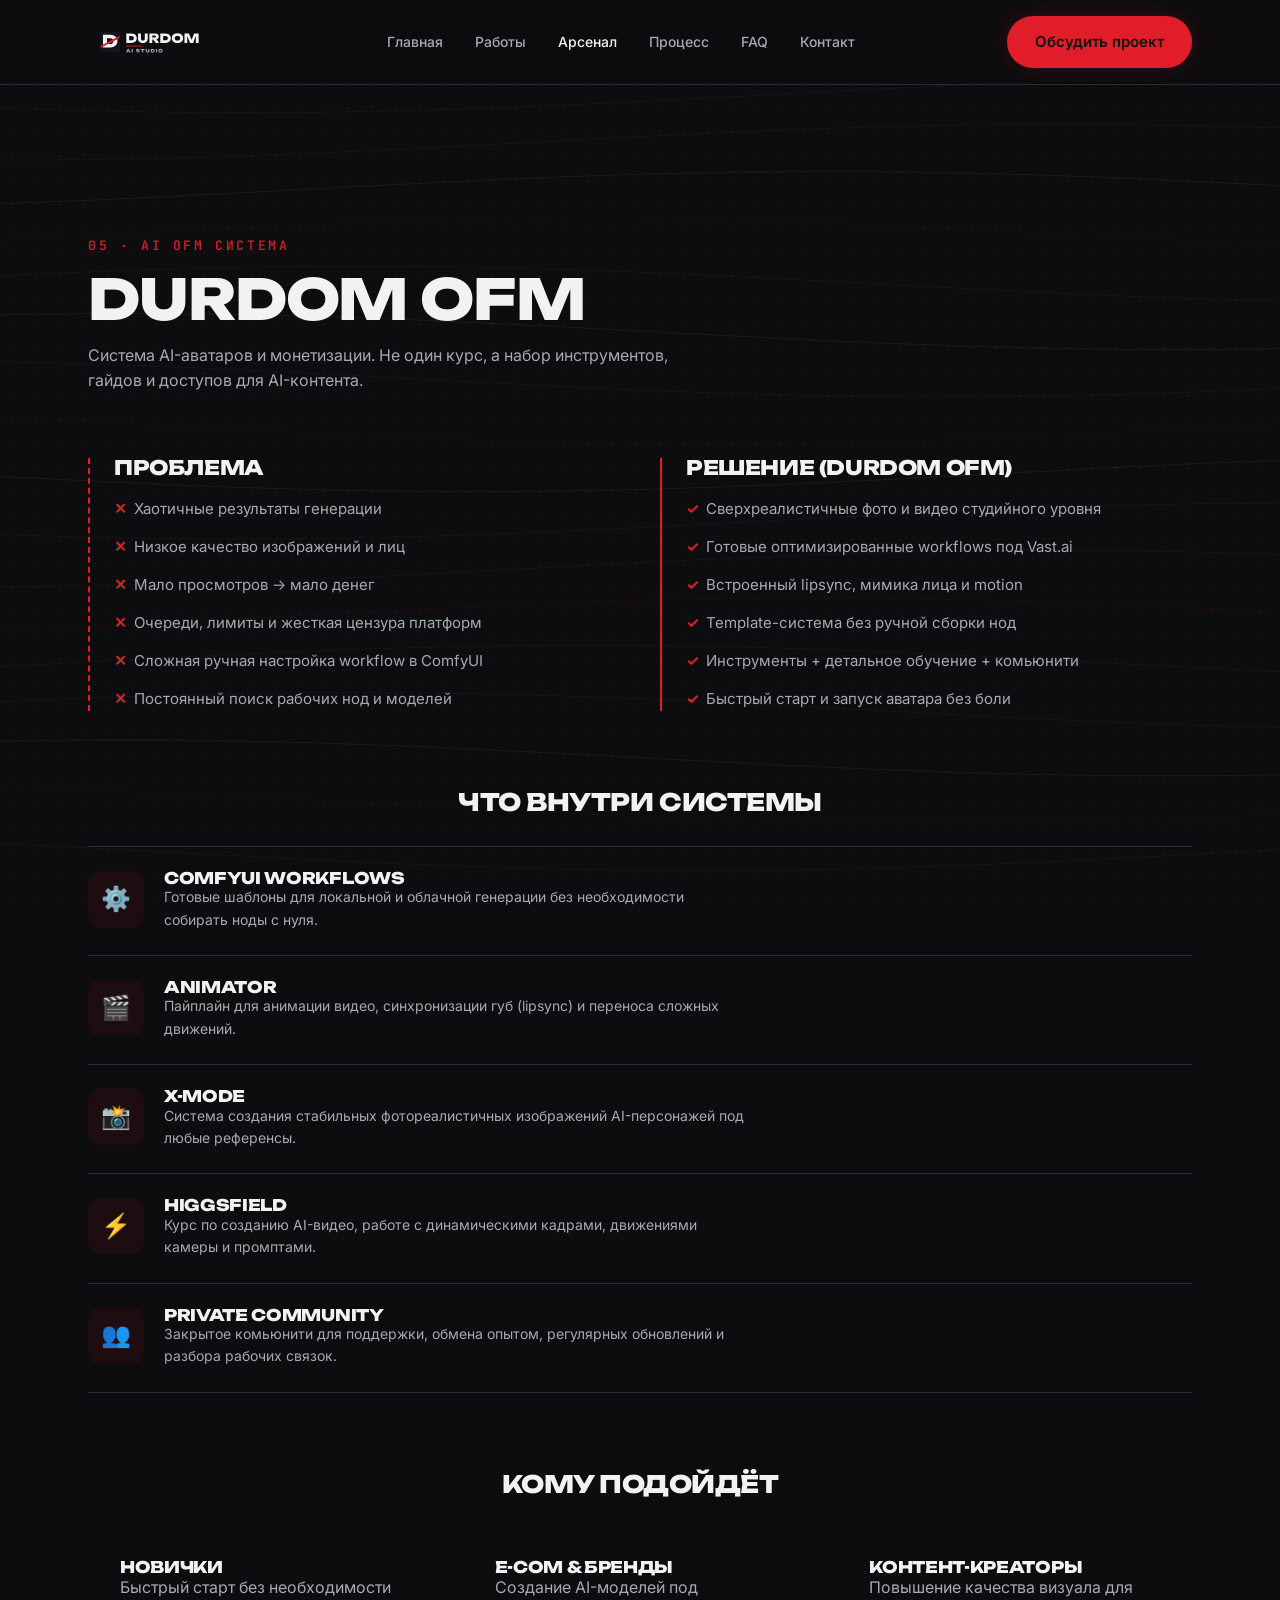
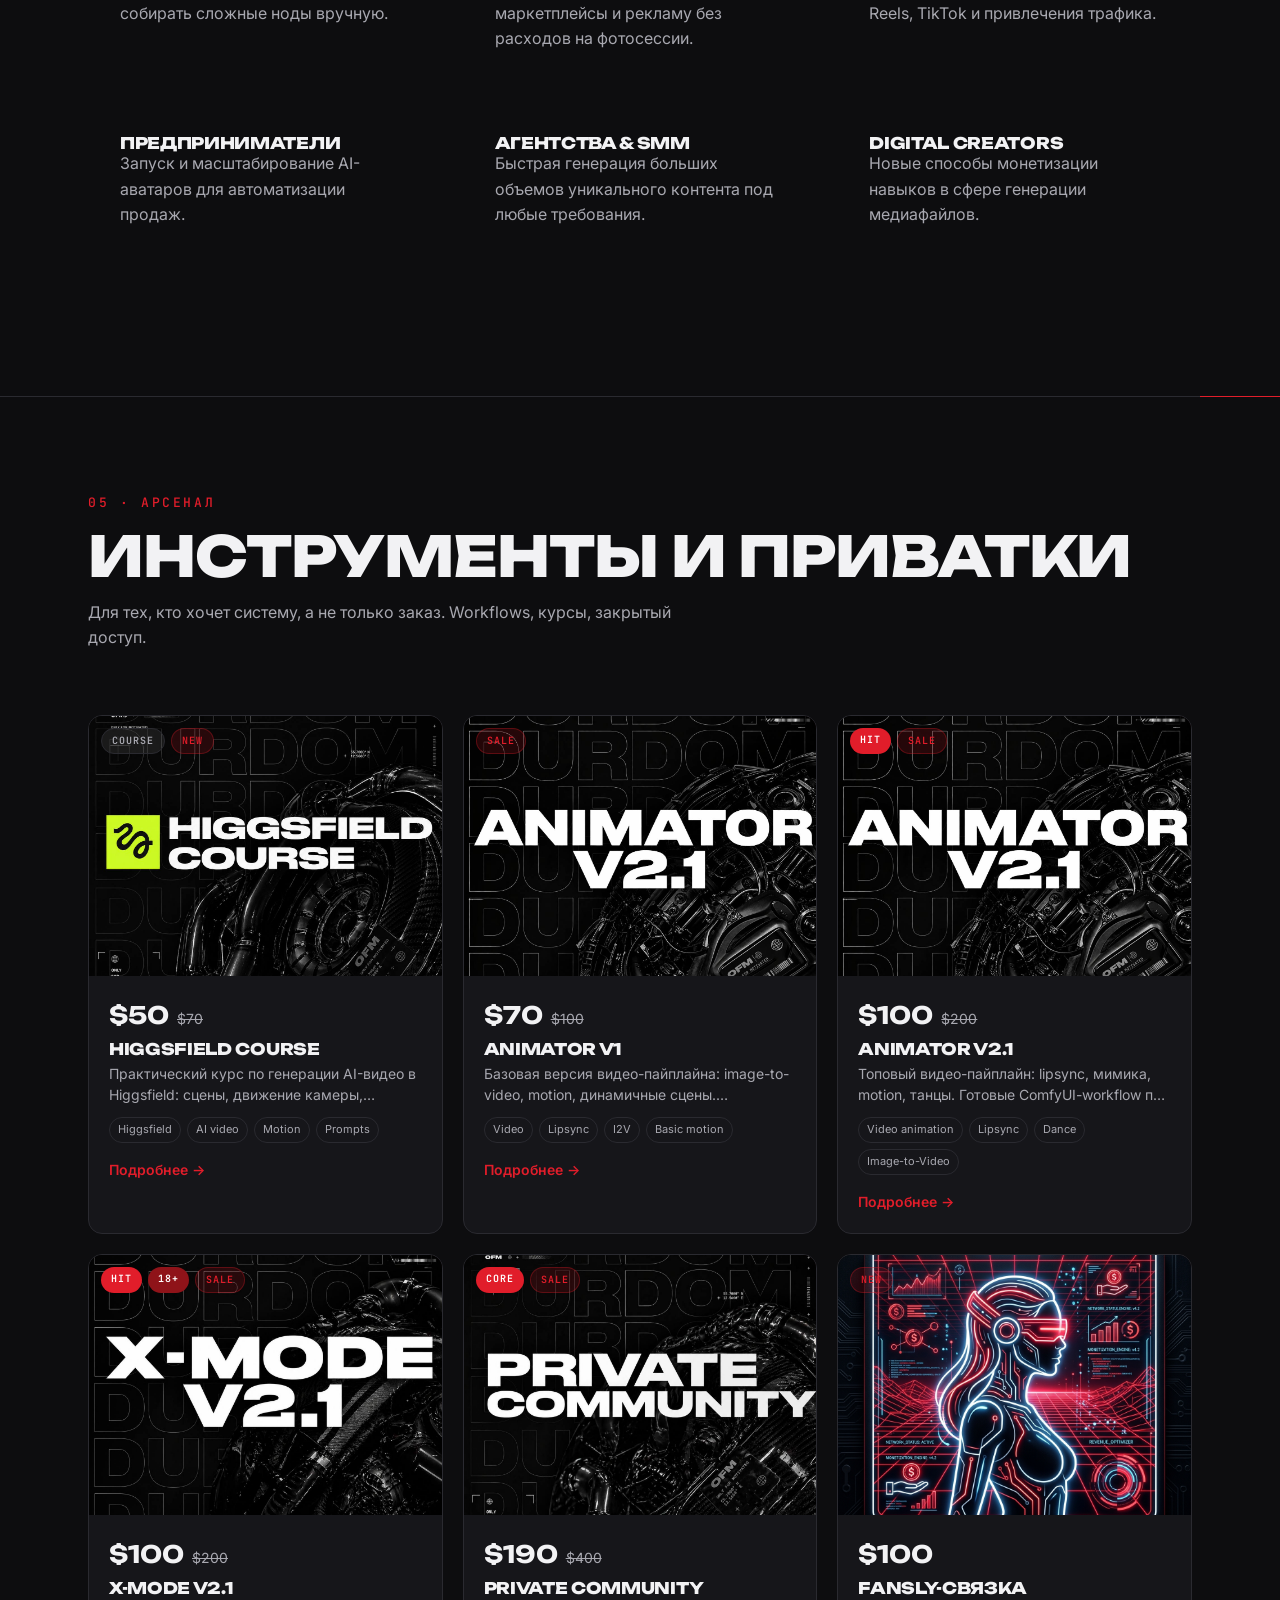
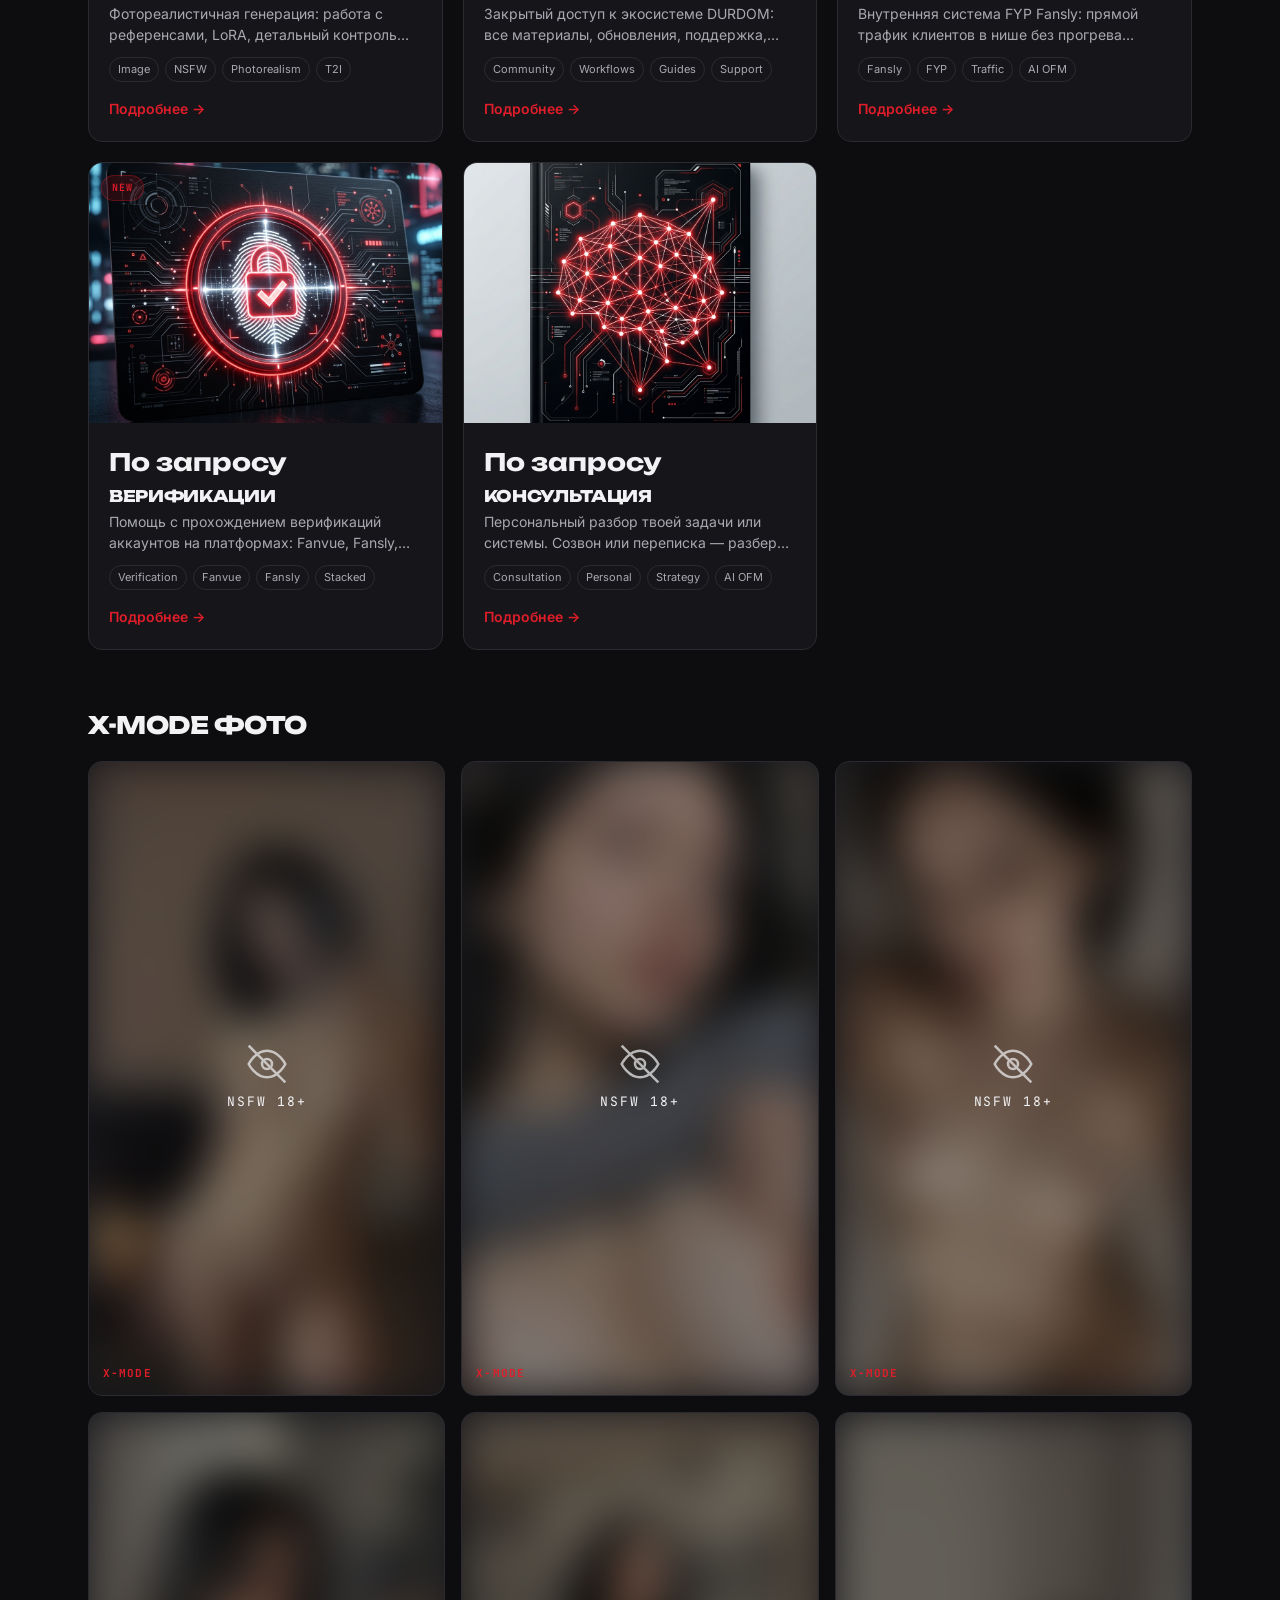
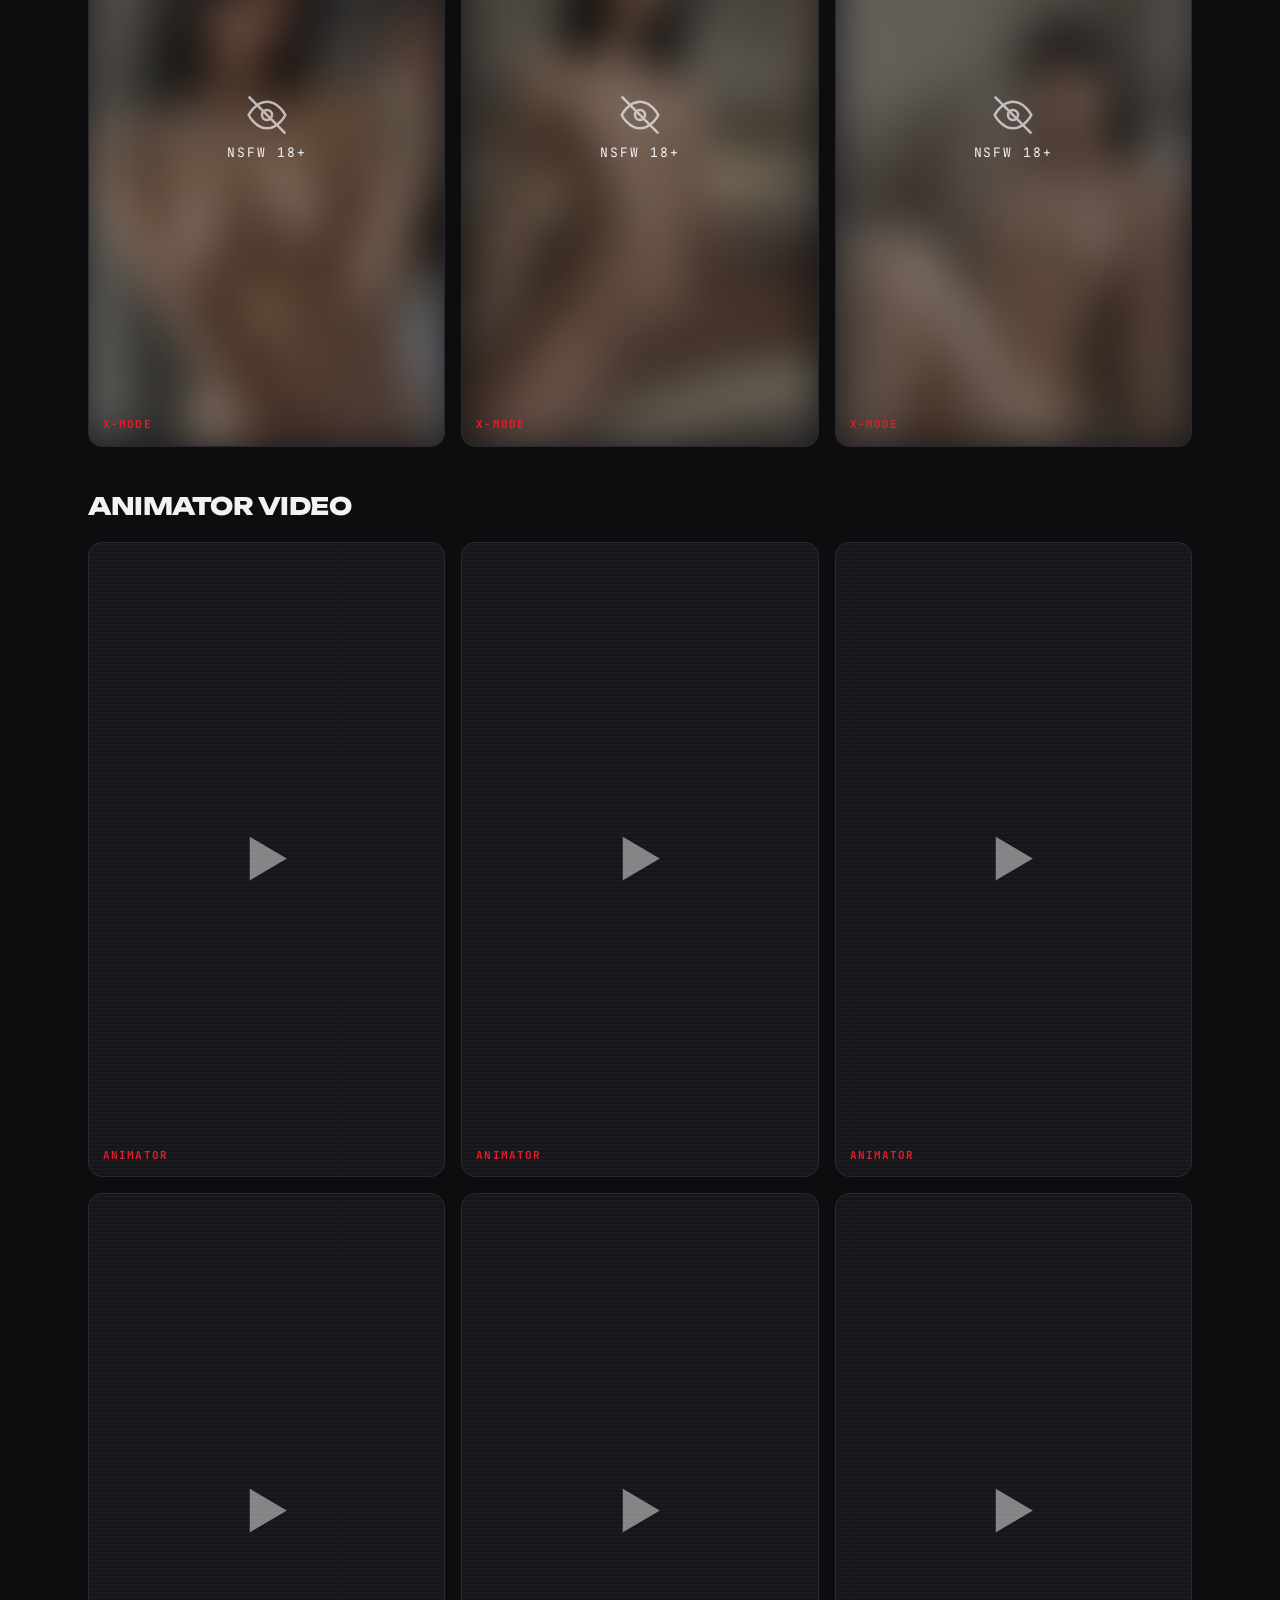
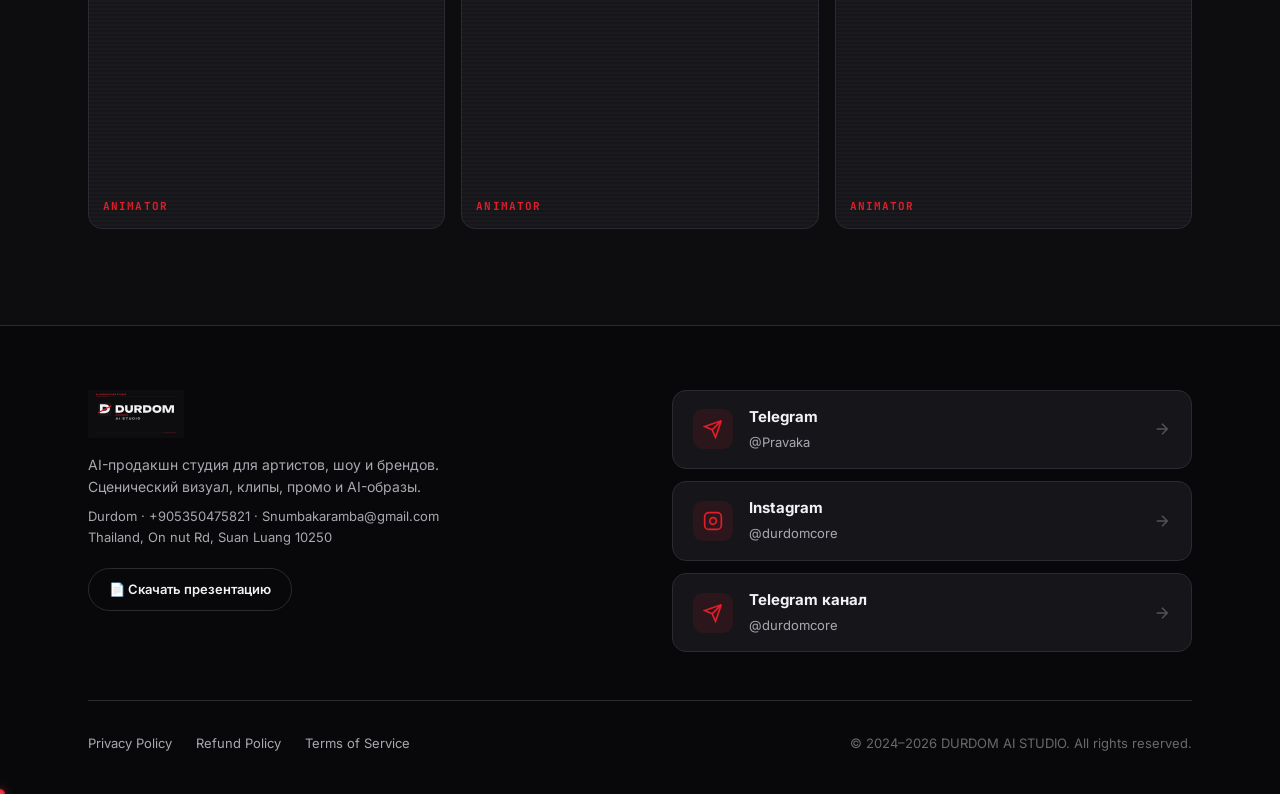
==== arsenal.html @ 0592f868 "Add files via upload" ====
<!DOCTYPE html>
<html lang="ru">
<head>
  <meta charset="UTF-8" />
  <meta name="viewport" content="width=device-width, initial-scale=1.0" />
  <title>Арсенал товаров + OFM — DURDOM AI STUDIO</title>
  <meta name="description" content="Арсенал DURDOM AI STUDIO — workflows, курсы, приватное комьюнити и AI-инструменты для креаторов." />
  <meta property="og:title" content="Арсенал товаров + OFM — DURDOM AI STUDIO" />
  <meta property="og:description" content="Workflows, курсы, закрытый доступ. Инструменты и приватки для тех, кто хочет систему." />
  <meta property="og:type" content="website" />
  <link rel="icon" type="image/svg+xml" href="mark.svg" />
  <link rel="preconnect" href="https://fonts.googleapis.com" />
  <link rel="preconnect" href="https://fonts.gstatic.com" crossorigin />
  <link href="https://fonts.googleapis.com/css2?family=Unbounded:wght@700;800&family=Inter:wght@300;400;500;600;700;800;900&family=JetBrains+Mono:wght@500&display=swap" rel="stylesheet" />
  <link rel="stylesheet" href="styles.css" />
</head>
<body class="page-arsenal">

  <div class="global-bg"></div>
  <canvas class="global-canvas" id="global-canvas"></canvas>

  <!-- ========== NAVIGATION ========== -->
  <header class="site-nav" id="site-nav">
    <div class="container">
      <a href="index.html" class="nav-logo">
        <img src="logo_horizontal.svg" alt="DURDOM AI STUDIO" />
      </a>
      <nav class="nav-links" id="nav-links">
        <a href="index.html">Главная</a>
        <a href="works.html">Работы</a>
        <a href="arsenal.html" class="is-active">Арсенал</a>
        <a href="index.html#process">Процесс</a>
        <a href="index.html#faq">FAQ</a>
        <a href="index.html#inquiry">Контакт</a>
      </nav>
      <a href="index.html#inquiry" class="btn btn--primary nav-cta">Обсудить проект</a>
      <button class="nav-burger" id="nav-burger" type="button" aria-label="Меню">
        <span></span><span></span><span></span>
      </button>
    </div>
  </header>

  <nav class="mobile-menu" id="mobile-menu" aria-hidden="true">
    <a href="index.html" data-mobile-nav>Главная</a>
    <a href="works.html" data-mobile-nav>Работы</a>
    <a href="arsenal.html" class="is-active" data-mobile-nav>Арсенал</a>
    <a href="index.html#process" data-mobile-nav>Процесс</a>
    <a href="index.html#faq" data-mobile-nav>FAQ</a>
    <a href="index.html#inquiry" data-mobile-nav>Контакт</a>
    <a href="index.html#inquiry" class="btn btn--primary" data-mobile-nav>Обсудить проект</a>
  </nav>

  <main>

    <!-- ========== 05 · AI OFM СИСТЕМА (Task 2) ========== -->
    <section id="ofm-system">
      <div class="container">
        <div class="section-head reveal" style="padding-top: 40px;">
          <div class="section-label">05 · AI OFM СИСТЕМА</div>
          <h2>DURDOM OFM</h2>
          <p class="ofm-intro">Система AI-аватаров и монетизации. Не один курс, а набор инструментов, гайдов и доступов для AI-контента.</p>
        </div>

        <!-- Problem & Solution Block -->
        <div class="problem-solution reveal">
          <div class="problem-col problem-col--problems">
            <h3>Проблема</h3>
            <ul>
              <li>Хаотичные результаты генерации</li>
              <li>Низкое качество изображений и лиц</li>
              <li>Мало просмотров &rarr; мало денег</li>
              <li>Очереди, лимиты и жесткая цензура платформ</li>
              <li>Сложная ручная настройка workflow в ComfyUI</li>
              <li>Постоянный поиск рабочих нод и моделей</li>
            </ul>
          </div>
          <div class="problem-col problem-col--solutions">
            <h3>Решение (DURDOM OFM)</h3>
            <ul>
              <li>Сверхреалистичные фото и видео студийного уровня</li>
              <li>Готовые оптимизированные workflows под Vast.ai</li>
              <li>Встроенный lipsync, мимика лица и motion</li>
              <li>Template-система без ручной сборки нод</li>
              <li>Инструменты + детальное обучение + комьюнити</li>
              <li>Быстрый старт и запуск аватара без боли</li>
            </ul>
          </div>
        </div>

        <!-- What's inside block -->
        <div class="system-inside reveal" style="margin-top: 80px;">
          <h3 style="font-family: var(--font-display); font-size: 24px; text-transform: uppercase; margin-bottom: 32px; text-align: center;">Что внутри системы</h3>
          <div class="system-grid">
            <div class="system-item">
              <div class="system-item__icon">⚙️</div>
              <div>
                <h4>ComfyUI Workflows</h4>
                <p>Готовые шаблоны для локальной и облачной генерации без необходимости собирать ноды с нуля.</p>
              </div>
            </div>
            <div class="system-item">
              <div class="system-item__icon">🎬</div>
              <div>
                <h4>Animator</h4>
                <p>Пайплайн для анимации видео, синхронизации губ (lipsync) и переноса сложных движений.</p>
              </div>
            </div>
            <div class="system-item">
              <div class="system-item__icon">📸</div>
              <div>
                <h4>X-MODE</h4>
                <p>Система создания стабильных фотореалистичных изображений AI-персонажей под любые референсы.</p>
              </div>
            </div>
            <div class="system-item">
              <div class="system-item__icon">⚡</div>
              <div>
                <h4>Higgsfield</h4>
                <p>Курс по созданию AI-видео, работе с динамическими кадрами, движениями камеры и промптами.</p>
              </div>
            </div>
            <div class="system-item">
              <div class="system-item__icon">👥</div>
              <div>
                <h4>Private Community</h4>
                <p>Закрытое комьюнити для поддержки, обмена опытом, регулярных обновлений и разбора рабочих связок.</p>
              </div>
            </div>
          </div>
        </div>

        <!-- Who is it for block -->
        <div class="system-audience reveal" style="margin-top: 80px; margin-bottom: 40px;">
          <h3 style="font-family: var(--font-display); font-size: 24px; text-transform: uppercase; margin-bottom: 32px; text-align: center;">Кому подойдёт</h3>
          <div class="audience-grid">
            <div class="audience-card">
              <h4>Новички</h4>
              <p>Быстрый старт без необходимости собирать сложные ноды вручную.</p>
            </div>
            <div class="audience-card">
              <h4>E-com & бренды</h4>
              <p>Создание AI-моделей под маркетплейсы и рекламу без расходов на фотосессии.</p>
            </div>
            <div class="audience-card">
              <h4>Контент-креаторы</h4>
              <p>Повышение качества визуала для Reels, TikTok и привлечения трафика.</p>
            </div>
            <div class="audience-card">
              <h4>Предприниматели</h4>
              <p>Запуск и масштабирование AI-аватаров для автоматизации продаж.</p>
            </div>
            <div class="audience-card">
              <h4>Агентства & SMM</h4>
              <p>Быстрая генерация больших объемов уникального контента под любые требования.</p>
            </div>
            <div class="audience-card">
              <h4>Digital creators</h4>
              <p>Новые способы монетизации навыков в сфере генерации медиафайлов.</p>
            </div>
          </div>
        </div>

      </div>
    </section>

    <div class="section-line"></div>

    <!-- ========== 06 · АРСЕНАЛ ========== -->
    <section id="arsenal">
      <div class="container">
        <div class="section-head reveal">
          <div class="section-label">05 · АРСЕНАЛ</div>
          <h2>Инструменты и приватки</h2>
          <p>Для тех, кто хочет систему, а не только заказ. Workflows, курсы, закрытый доступ.</p>
        </div>
        <div class="product-grid" id="product-grid"></div>

        <!-- Arsenal NSFW portfolio -->
        <div class="arsenal-portfolio reveal">
          <h3>X-MODE Фото</h3>
          <div class="arsenal-media-grid" id="arsenal-media-grid">
            <div class="nsfw-card nsfw-blur" data-category="xmode"><img src="xmode-1.jpg" alt="X-MODE" /><div class="nsfw-overlay"><svg class="nsfw-eye" viewBox="0 0 24 24" fill="none" stroke="currentColor" stroke-width="1.5"><path d="M1 12s4-8 11-8 11 8 11 8-4 8-11 8-11-8-11-8z"/><circle cx="12" cy="12" r="3"/><line x1="1" y1="1" x2="23" y2="23"/></svg><span>NSFW 18+</span></div><b>X-MODE</b></div>
            <div class="nsfw-card nsfw-blur" data-category="xmode"><img src="xmode-2.jpg" alt="X-MODE" /><div class="nsfw-overlay"><svg class="nsfw-eye" viewBox="0 0 24 24" fill="none" stroke="currentColor" stroke-width="1.5"><path d="M1 12s4-8 11-8 11 8 11 8-4 8-11 8-11-8-11-8z"/><circle cx="12" cy="12" r="3"/><line x1="1" y1="1" x2="23" y2="23"/></svg><span>NSFW 18+</span></div><b>X-MODE</b></div>
            <div class="nsfw-card nsfw-blur" data-category="xmode"><img src="xmode-3.jpg" alt="X-MODE" /><div class="nsfw-overlay"><svg class="nsfw-eye" viewBox="0 0 24 24" fill="none" stroke="currentColor" stroke-width="1.5"><path d="M1 12s4-8 11-8 11 8 11 8-4 8-11 8-11-8-11-8z"/><circle cx="12" cy="12" r="3"/><line x1="1" y1="1" x2="23" y2="23"/></svg><span>NSFW 18+</span></div><b>X-MODE</b></div>
            <div class="nsfw-card nsfw-blur" data-category="xmode"><img src="xmode-4.jpg" alt="X-MODE" /><div class="nsfw-overlay"><svg class="nsfw-eye" viewBox="0 0 24 24" fill="none" stroke="currentColor" stroke-width="1.5"><path d="M1 12s4-8 11-8 11 8 11 8-4 8-11 8-11-8-11-8z"/><circle cx="12" cy="12" r="3"/><line x1="1" y1="1" x2="23" y2="23"/></svg><span>NSFW 18+</span></div><b>X-MODE</b></div>
            <div class="nsfw-card nsfw-blur" data-category="xmode"><img src="xmode-5.jpg" alt="X-MODE" /><div class="nsfw-overlay"><svg class="nsfw-eye" viewBox="0 0 24 24" fill="none" stroke="currentColor" stroke-width="1.5"><path d="M1 12s4-8 11-8 11 8 11 8-4 8-11 8-11-8-11-8z"/><circle cx="12" cy="12" r="3"/><line x1="1" y1="1" x2="23" y2="23"/></svg><span>NSFW 18+</span></div><b>X-MODE</b></div>
            <div class="nsfw-card nsfw-blur" data-category="xmode"><img src="xmode-6.jpg" alt="X-MODE" /><div class="nsfw-overlay"><svg class="nsfw-eye" viewBox="0 0 24 24" fill="none" stroke="currentColor" stroke-width="1.5"><path d="M1 12s4-8 11-8 11 8 11 8-4 8-11 8-11-8-11-8z"/><circle cx="12" cy="12" r="3"/><line x1="1" y1="1" x2="23" y2="23"/></svg><span>NSFW 18+</span></div><b>X-MODE</b></div>
          </div>
        </div>

        <!-- Arsenal animator videos -->
        <div class="arsenal-portfolio reveal" style="margin-top:48px">
          <h3>Animator Video</h3>
          <div class="arsenal-media-grid" id="arsenal-video-grid">
            <div class="nsfw-card video-card"><video src="https://res.cloudinary.com/dxrureyha/video/upload/v1779774787/animator-1.mp4.mp4" muted loop playsinline preload="metadata"></video><div class="video-scanline"></div><span class="play-icon">▶</span><b>ANIMATOR</b></div>
            <div class="nsfw-card video-card"><video src="https://res.cloudinary.com/dxrureyha/video/upload/v1779774459/animator-2.mp4.mp4" muted loop playsinline preload="metadata"></video><div class="video-scanline"></div><span class="play-icon">▶</span><b>ANIMATOR</b></div>
            <div class="nsfw-card video-card"><video src="https://res.cloudinary.com/dxrureyha/video/upload/v1779774364/animator-3.mp4.mp4" muted loop playsinline preload="metadata"></video><div class="video-scanline"></div><span class="play-icon">▶</span><b>ANIMATOR</b></div>
            <div class="nsfw-card video-card"><video src="https://res.cloudinary.com/dxrureyha/video/upload/v1779774217/animator-4.mp4.mp4" muted loop playsinline preload="metadata"></video><div class="video-scanline"></div><span class="play-icon">▶</span><b>ANIMATOR</b></div>
            <div class="nsfw-card video-card"><video src="https://res.cloudinary.com/dxrureyha/video/upload/v1779774210/animator-5.mp4.mp4" muted loop playsinline preload="metadata"></video><div class="video-scanline"></div><span class="play-icon">▶</span><b>ANIMATOR</b></div>
            <div class="nsfw-card video-card"><video src="https://res.cloudinary.com/dxrureyha/video/upload/v1779774110/animator-6.mp4.mp4" muted loop playsinline preload="metadata"></video><div class="video-scanline"></div><span class="play-icon">▶</span><b>ANIMATOR</b></div>
          </div>
        </div>

        <!-- Dynamic arsenal media from assets.js -->
        <div id="arsenal-dynamic-grid"></div>
      </div>
    </section>

  </main>

  <!-- ========== FOOTER ========== -->
  <footer class="site-footer">
    <div class="container">
      <div class="footer-top">
        <div class="footer-brand">
          <img src="logo_primary.svg" alt="DURDOM AI STUDIO" class="footer-logo" style="height:48px;margin-bottom:16px" />
          <p>AI-продакшн студия для артистов, шоу и брендов. Сценический визуал, клипы, промо и AI-образы.</p>
          <div class="footer-contact-info">
            <div>Durdom · +905350475821 · Snumbakaramba@gmail.com</div>
            <div>Thailand, On nut Rd, Suan Luang 10250</div>
          </div>
          <a href="DURDOM_AI_STUDIO_onepager.pdf" target="_blank" class="btn btn--secondary" style="margin-top:20px;font-size:13px;padding:10px 20px">📄 Скачать презентацию</a>
        </div>
        <div class="footer-socials">
          <a href="https://t.me/Pravaka" target="_blank" rel="noopener" class="social-card">
            <div class="social-card__icon"><svg viewBox="0 0 24 24" fill="none" stroke="currentColor" stroke-width="2"><path d="M22 2L11 13M22 2L15 22L11 13M11 13L2 9L22 2"/></svg></div>
            <div class="social-card__info"><strong>Telegram</strong><span>@Pravaka</span></div>
            <svg class="social-card__arrow" viewBox="0 0 24 24" fill="none" stroke="currentColor" stroke-width="2"><path d="M5 12h14M12 5l7 7-7 7"/></svg>
          </a>
          <a href="https://instagram.com/durdomcore" target="_blank" rel="noopener" class="social-card">
            <div class="social-card__icon"><svg viewBox="0 0 24 24" fill="none" stroke="currentColor" stroke-width="2"><rect x="2" y="2" width="20" height="20" rx="5" ry="5"></rect><path d="M16 11.37A4 4 0 1 1 12.63 8 4 4 0 0 1 16 11.37z"></path><line x1="17.5" y1="6.5" x2="17.51" y2="6.5"></line></svg></div>
            <div class="social-card__info"><strong>Instagram</strong><span>@durdomcore</span></div>
            <svg class="social-card__arrow" viewBox="0 0 24 24" fill="none" stroke="currentColor" stroke-width="2"><path d="M5 12h14M12 5l7 7-7 7"/></svg>
          </a>
          <a href="https://t.me/durdomcore" target="_blank" rel="noopener" class="social-card">
            <div class="social-card__icon"><svg viewBox="0 0 24 24" fill="none" stroke="currentColor" stroke-width="2"><path d="M22 2L11 13M22 2L15 22L11 13M11 13L2 9L22 2"/></svg></div>
            <div class="social-card__info"><strong>Telegram канал</strong><span>@durdomcore</span></div>
            <svg class="social-card__arrow" viewBox="0 0 24 24" fill="none" stroke="currentColor" stroke-width="2"><path d="M5 12h14M12 5l7 7-7 7"/></svg>
          </a>
        </div>
      </div>
      <div class="footer-bottom">
        <div class="footer-legal">
          <a href="privacy.html">Privacy Policy</a>
          <a href="refund.html">Refund Policy</a>
          <a href="terms.html">Terms of Service</a>

        </div>
        <div class="footer-copy">© 2024–2026 DURDOM AI STUDIO. All rights reserved.</div>
      </div>
    </div>
  </footer>

  <!-- ========== MODAL ========== -->
  <div class="modal" id="product-modal" aria-hidden="true">
    <div class="modal__overlay" data-modal-close></div>
    <div class="modal__dialog" role="dialog" aria-modal="true" aria-labelledby="modal-title">
      <button class="modal__close" type="button" data-modal-close aria-label="Закрыть">×</button>
      <div class="modal__media">
        <div class="modal__cover" id="modal-cover"><img id="modal-cover-img" class="modal__cover-img" src="" alt="" /><span id="modal-cover-label">DURDOM</span></div>
      </div>
      <div class="modal__content">
        <div class="modal__crumb">Арсенал / <span id="modal-category">Workflow</span></div>
        <h2 id="modal-title"></h2>
        <div class="modal__price"><strong id="modal-price"></strong><s id="modal-old-price"></s><em id="modal-discount">Акция активна</em></div>
        <div class="modal__section"><span>Описание</span><p id="modal-description"></p></div>
        <div class="modal__section"><span>Что внутри</span><ul class="modal__features" id="modal-features"></ul></div>
        <div class="modal__section" id="modal-runs-section"><span>Где запускается</span><p id="modal-runs"></p></div>
        <div class="modal__section" id="modal-for-section"><span>Для кого</span><p id="modal-for"></p></div>
        <div class="modal__section" id="modal-access-section"><span>Доступ</span><p id="modal-access"></p></div>
        <div class="modal__section"><span>Технические данные</span><div class="modal__tags" id="modal-tags"></div></div>
        <button class="btn btn--primary btn--full" id="modal-buy">Купить / Получить доступ <span>→</span></button>
      </div>
    </div>
  </div>

  <!-- ========== LIGHTBOX ========== -->
  <div class="photo-lightbox" id="photo-lightbox"><button class="photo-lightbox__close" aria-label="Close">×</button><img src="" alt="" /></div>

  <!-- ========== SCRIPTS ========== -->
  <script src="https://cdnjs.cloudflare.com/ajax/libs/gsap/3.12.5/gsap.min.js" defer></script>
  <script src="https://cdnjs.cloudflare.com/ajax/libs/gsap/3.12.5/ScrollTrigger.min.js" defer></script>
  <script src="assets.js" defer></script>
  <script src="script.js" defer></script>

</body>
</html>
---- styles.css ----
/* ============================================================
   DURDOM AI STUDIO — Design System & Styles
   Multi-page: index.html, works.html, arsenal.html
   Based on DURDOM_AI_STUDIO_DESIGN.md
   ============================================================ */

/* === 1. TOKENS === */
:root {
  --void: #08080a;
  --base: #0d0d0f;
  --surface: #16161a;
  --red: #e11d2a;
  --red-deep: #8f1319;
  --red-glow: rgba(225,29,42,.18);
  --ink: #f2f2f4;
  --muted: #a8a8b0;
  --line: #2a2a30;
  --font-display: 'Unbounded', sans-serif;
  --font-body: 'Inter', sans-serif;
  --font-mono: 'JetBrains Mono', monospace;
  --radius-card: 14px;
  --radius-btn: 100px;
  --container: 1200px;
  --ease: cubic-bezier(.4, 0, .2, 1);
}

/* === 2. RESET & BASE === */
*, *::before, *::after { box-sizing: border-box; margin: 0; padding: 0; }
html { scroll-behavior: smooth; -webkit-font-smoothing: antialiased; -moz-osx-font-smoothing: grayscale; }
body { font-family: var(--font-body); font-size: 16px; line-height: 1.6; color: var(--muted); background: var(--base); overflow-x: hidden; }
img, video { display: block; max-width: 100%; }
a { color: inherit; text-decoration: none; }
button { font: inherit; cursor: pointer; border: none; background: none; color: inherit; }
ul, ol { list-style: none; }
::selection { background: var(--red); color: var(--ink); }
:focus-visible { outline: 2px solid var(--red); outline-offset: 2px; }

/* === 3. TYPOGRAPHY === */
h1, h2, h3, h4 { font-family: var(--font-display); color: var(--ink); font-weight: 800; text-transform: uppercase; line-height: 0.96; letter-spacing: -0.02em; }
h1 { font-size: clamp(48px, 8vw, 96px); }
h2 { font-size: clamp(32px, 5vw, 56px); }
h3 { font-size: clamp(20px, 2.5vw, 28px); }
p { max-width: 65ch; }
.section-label { font-family: var(--font-mono); font-size: 13px; font-weight: 500; text-transform: uppercase; letter-spacing: 0.2em; color: var(--red); margin-bottom: 16px; }
.tech-chip { font-family: var(--font-mono); font-size: 12px; font-weight: 500; text-transform: uppercase; letter-spacing: 0.15em; color: var(--muted); padding: 6px 14px; border: 1px solid var(--line); border-radius: 100px; display: inline-block; white-space: nowrap; }

/* === 4. LAYOUT === */
.container { width: min(var(--container), 100%); margin: 0 auto; padding: 0 48px; }
section { padding: 96px 0; position: relative; }
.section-head { margin-bottom: 64px; }
.section-head p { margin-top: 16px; max-width: 600px; }

/* === 5. BUTTONS === */
.btn { display: inline-flex; align-items: center; justify-content: center; gap: 10px; font-family: var(--font-body); font-weight: 600; font-size: 15px; border-radius: var(--radius-btn); padding: 14px 28px; transition: all .4s var(--ease); white-space: nowrap; }
.btn--primary { background: var(--red); color: var(--base); box-shadow: 0 0 24px var(--red-glow); }
.btn--primary:hover { background: var(--red-deep); box-shadow: 0 0 40px var(--red-glow), 0 0 80px rgba(225,29,42,.1); transform: translateY(-2px); }
.btn--secondary { background: transparent; color: var(--ink); border: 1px solid var(--line); }
.btn--secondary:hover { border-color: var(--red); color: var(--ink); }
.btn--full { width: 100%; }
.btn svg { width: 18px; height: 18px; }
/* durdom_hero.html button compat */
.btn-primary { background: var(--red); color: var(--base); border: 1px solid var(--red); font-family: var(--font-body); font-weight: 500; font-size: 15px; padding: 15px 30px; border-radius: 100px; cursor: pointer; transition: .25s ease; text-decoration: none; display: inline-block; }
.btn-primary:hover { background: var(--red-deep); color: var(--ink); box-shadow: 0 0 28px rgba(225,29,42,.45); }
.btn-ghost { background: transparent; color: var(--ink); border: 1px solid var(--line); font-family: var(--font-body); font-weight: 500; font-size: 15px; padding: 15px 30px; border-radius: 100px; cursor: pointer; transition: .25s ease; text-decoration: none; display: inline-block; }
.btn-ghost:hover { border-color: var(--red); }

/* === 6. CARDS === */
.card { background: var(--surface); border: 1px solid var(--line); border-radius: var(--radius-card); padding: 28px; transition: all .4s var(--ease); }
.card:hover { border-color: var(--red); transform: translateY(-4px); box-shadow: 0 0 28px var(--red-glow); }

/* === 7. GLOBAL BACKGROUND === */
.global-bg { position: fixed; inset: 0; z-index: -2; background: var(--base); }
.global-bg::after { content: ''; position: absolute; inset: 0; background-image: radial-gradient(rgba(255,255,255,.03) 1px, transparent 1px); background-size: 24px 24px; }
.global-canvas { position: fixed; inset: 0; z-index: -1; pointer-events: none; }

/* === 8. NAVIGATION === */
.site-nav { position: fixed; top: 0; left: 0; right: 0; z-index: 1000; padding: 16px 0; background: rgba(13,13,15,.8); backdrop-filter: blur(16px); -webkit-backdrop-filter: blur(16px); border-bottom: 1px solid var(--line); transition: box-shadow .3s var(--ease); }
.site-nav.is-scrolled { box-shadow: 0 4px 30px rgba(0,0,0,.4); }
.site-nav .container { display: flex; align-items: center; justify-content: space-between; }
.nav-logo { display: flex; align-items: center; gap: 12px; }
.nav-logo img { height: 36px; width: auto; }
.nav-links { display: flex; align-items: center; gap: 32px; }
.nav-links a { font-size: 14px; font-weight: 500; color: var(--muted); transition: color .3s; }
.nav-links a:hover, .nav-links a.is-active { color: var(--ink); }
.nav-cta { margin-left: 16px; }
.nav-burger { display: none; width: 32px; height: 32px; flex-direction: column; justify-content: center; gap: 6px; }
.nav-burger span { display: block; width: 100%; height: 2px; background: var(--ink); border-radius: 2px; transition: all .3s; }
.nav-burger.is-open span:nth-child(1) { transform: rotate(45deg) translate(3px, 3px); }
.nav-burger.is-open span:nth-child(2) { opacity: 0; }
.nav-burger.is-open span:nth-child(3) { transform: rotate(-45deg) translate(3px, -3px); }
.mobile-menu { display: none; position: fixed; inset: 0; top: 70px; background: rgba(8,8,10,.96); backdrop-filter: blur(20px); z-index: 999; padding: 48px; flex-direction: column; gap: 24px; }
.mobile-menu.is-open { display: flex; }
.mobile-menu a { font-family: var(--font-display); font-size: 24px; font-weight: 700; color: var(--ink); text-transform: uppercase; }

/* === 9. HERO (cinematic, with video + aurora + particles) === */
.hero { position: relative; width: 100%; min-height: 100vh; overflow: hidden; display: flex; align-items: center; justify-content: center; }
.hero__video-wrap { position: absolute; inset: 0; z-index: 0; }
.hero__video-wrap video { width: 100%; height: 100%; object-fit: cover; }
.aurora { position: absolute; inset: -20%; z-index: 1; filter: blur(90px); opacity: .55;
  background:
    radial-gradient(38% 42% at 30% 40%, rgba(225,29,42,.40), transparent 70%),
    radial-gradient(34% 38% at 72% 62%, rgba(143,19,25,.55), transparent 72%),
    radial-gradient(30% 30% at 55% 25%, rgba(225,29,42,.18), transparent 70%);
  animation: drift 22s ease-in-out infinite alternate;
}
@keyframes drift { 0%{transform:translate(-3%,-2%) scale(1.05)} 50%{transform:translate(4%,3%) scale(1.15)} 100%{transform:translate(-2%,4%) scale(1.08)} }
.hero__canvas { position: absolute; inset: 0; z-index: 2; display: block; }
.vignette { position: absolute; inset: 0; z-index: 3; pointer-events: none;
  background: radial-gradient(120% 90% at 50% 45%, transparent 55%, rgba(0,0,0,.78) 100%); }
.grain { position: absolute; inset: 0; z-index: 4; pointer-events: none; opacity: .05; mix-blend-mode: overlay;
  background-image: url("data:image/svg+xml,%3Csvg xmlns='http://www.w3.org/2000/svg' width='120' height='120'%3E%3Cfilter id='n'%3E%3CfeTurbulence type='fractalNoise' baseFrequency='0.9' numOctaves='2'/%3E%3C/filter%3E%3Crect width='100%25' height='100%25' filter='url(%23n)'/%3E%3C/svg%3E"); }
.hero__inner { position: relative; z-index: 5; text-align: center; padding: 120px 24px 80px; width: 100%; }
.content { max-width: 960px; margin: 0 auto; }
.tag { font-family: var(--font-mono); font-size: 13px; letter-spacing: .34em; color: var(--red); text-transform: uppercase; margin-bottom: 26px;
  opacity: 0; transform: translateY(14px); animation: rise .8s .1s forwards cubic-bezier(.2,.7,.2,1); }
.wordmark { font-family: var(--font-display); font-weight: 800; line-height: .94; letter-spacing: .01em; text-transform: uppercase; }
.wordmark .l1 { display: block; font-size: clamp(44px,9vw,116px); color: var(--ink); }
.wordmark .l2 { display: block; font-size: clamp(20px,3.4vw,40px); color: var(--muted); letter-spacing: .42em; margin-top: 10px; font-weight: 700; }
.wordmark span.reveal-letter { display: inline-block; opacity: 0; transform: translateY(120%); animation: letter .7s forwards cubic-bezier(.2,.75,.15,1); }
.bar { width: 120px; height: 6px; background: var(--red); margin: 26px auto 0; border-radius: 3px;
  transform: scaleX(0); transform-origin: center; animation: grow .7s .75s forwards cubic-bezier(.2,.7,.2,1); }
.sub { margin-top: 26px; font-size: clamp(14px,1.7vw,18px); color: var(--muted); line-height: 1.6; max-width: 620px; margin-left: auto; margin-right: auto;
  opacity: 0; transform: translateY(14px); animation: rise .8s .95s forwards cubic-bezier(.2,.7,.2,1); }
.cta { margin-top: 36px; display: flex; gap: 14px; justify-content: center; flex-wrap: wrap;
  opacity: 0; transform: translateY(14px); animation: rise .8s 1.1s forwards cubic-bezier(.2,.7,.2,1); }
.chips { position: absolute; left: 0; right: 0; bottom: 30px; z-index: 5; text-align: center;
  font-family: var(--font-mono); font-size: 11px; letter-spacing: .18em; color: var(--muted); text-transform: uppercase;
  opacity: 0; animation: rise .8s 1.3s forwards; }
.chips b { color: var(--red); font-weight: 500; }

/* Hero animations */
@keyframes rise { to { opacity:1; transform:translateY(0) } }
@keyframes letter { to { opacity:1; transform:translateY(0) } }
@keyframes grow { to { transform:scaleX(1) } }

/* Showreel overlay */
.showreel-overlay { position: fixed; inset: 0; z-index: 3000; background: rgba(0,0,0,.95); display: flex; align-items: center; justify-content: center;
  opacity: 0; pointer-events: none; transition: opacity .4s; }
.showreel-overlay.is-open { opacity: 1; pointer-events: auto; }
.showreel-overlay__close { position: absolute; top: 24px; right: 24px; width: 48px; height: 48px; background: rgba(255,255,255,.1); border: 1px solid rgba(255,255,255,.2);
  border-radius: 50%; color: #fff; font-size: 24px; display: flex; align-items: center; justify-content: center; z-index: 10; transition: background .2s; }
.showreel-overlay__close:hover { background: rgba(255,255,255,.25); }
.showreel-overlay__video { max-width: 90vw; max-height: 85vh; border-radius: var(--radius-card); background: #000; }

/* === 10. SERVICES === */
.services-grid { display: grid; grid-template-columns: repeat(3, 1fr); gap: 20px; }
.service-card { padding: 32px; }
.service-card__icon { font-size: 32px; margin-bottom: 20px; }
.service-card h3 { font-size: 18px; margin-bottom: 12px; line-height: 1.2; }
.service-card p { font-size: 15px; line-height: 1.5; }

/* === 11. SHOWREEL / WORKS === */
.showreel-tabs { display: flex; gap: 10px; flex-wrap: wrap; margin-bottom: 40px; }
.showreel-tab { padding: 10px 22px; border-radius: var(--radius-btn); border: 1px solid var(--line); background: transparent; color: var(--muted); font-size: 14px; font-weight: 500; transition: all .3s; }
.showreel-tab.is-active, .showreel-tab:hover { background: var(--red); color: var(--ink); border-color: var(--red); }
.showreel-grid { display: grid; grid-template-columns: repeat(3, 1fr); gap: 20px; }
.showreel-card { border-radius: var(--radius-card); overflow: hidden; position: relative; aspect-ratio: 16/9; background: var(--surface); border: 1px solid var(--line); transition: all .4s var(--ease); cursor: pointer; }
.showreel-card:hover { border-color: var(--red); transform: translateY(-4px); box-shadow: 0 0 28px var(--red-glow); }
.showreel-card img, .showreel-card video { width: 100%; height: 100%; object-fit: cover; }
.showreel-card__overlay { position: absolute; bottom: 0; left: 0; right: 0; padding: 20px; background: linear-gradient(transparent, rgba(8,8,10,.9)); }
.showreel-card__overlay span { font-family: var(--font-mono); font-size: 11px; color: var(--red); text-transform: uppercase; letter-spacing: 0.15em; }
.showreel-card__overlay p { font-size: 14px; color: var(--ink); margin-top: 4px; }
.showreel-card__play { position: absolute; inset: 0; display: flex; align-items: center; justify-content: center; z-index: 2; }
.showreel-card__play span { width: 56px; height: 56px; border-radius: 50%; background: rgba(225,29,42,.8); display: flex; align-items: center; justify-content: center; color: #fff; font-size: 20px; transition: transform .3s, background .3s; }
.showreel-card:hover .showreel-card__play span { transform: scale(1.1); background: var(--red); }
.showreel-placeholder { grid-column: 1 / -1; padding: 80px 40px; text-align: center; border: 2px dashed var(--line); border-radius: var(--radius-card); }
.showreel-placeholder p { margin: 0 auto; color: var(--muted); }

/* Featured case (OG Buda) */
.featured-case { margin-bottom: 32px; }
.featured-card { display: grid; grid-template-columns: auto 1fr; gap: 32px; background: var(--surface); border: 1px solid var(--line); border-radius: var(--radius-card); overflow: hidden; transition: all .4s var(--ease); cursor: pointer; }
.featured-card:hover { border-color: var(--red); box-shadow: 0 0 40px var(--red-glow); }
.featured-card__video { width: 280px; aspect-ratio: 9/16; overflow: hidden; position: relative; background: #000; flex-shrink: 0; }
.featured-card__video video, .featured-card__video img { width: 100%; height: 100%; object-fit: cover; }
.featured-card__play { position: absolute; inset: 0; display: flex; align-items: center; justify-content: center; }
.featured-card__play span { width: 64px; height: 64px; border-radius: 50%; background: rgba(225,29,42,.8); display: flex; align-items: center; justify-content: center; color: #fff; font-size: 24px; transition: transform .3s; }
.featured-card:hover .featured-card__play span { transform: scale(1.1); }
.featured-card__info { padding: 32px; display: flex; flex-direction: column; justify-content: center; }
.featured-card__info .section-label { margin-bottom: 8px; }
.featured-card__info h3 { font-size: 28px; margin-bottom: 12px; }
.featured-card__info p { font-size: 15px; line-height: 1.6; }

/* === 12. PROCESS === */
.process-timeline { display: grid; grid-template-columns: repeat(5, 1fr); gap: 0; position: relative; }
.process-timeline::before { content: ''; position: absolute; top: 32px; left: 10%; right: 10%; height: 2px; background: var(--line); }
.process-step { text-align: center; padding: 0 16px; position: relative; }
.process-step__number { width: 64px; height: 64px; border-radius: 50%; background: var(--surface); border: 2px solid var(--red); display: flex; align-items: center; justify-content: center; font-family: var(--font-display); font-weight: 800; font-size: 22px; color: var(--red); margin: 0 auto 20px; position: relative; z-index: 1; }
.process-step h3 { font-size: 15px; margin-bottom: 8px; line-height: 1.3; }
.process-step p { font-size: 13px; color: var(--muted); }

/* === 13. STACK & SKILLS === */
.stack-grid { display: flex; flex-direction: column; gap: 0; }
.stack-row { display: grid; grid-template-columns: 180px 1fr; gap: 24px; padding: 20px 0; border-bottom: 1px solid var(--line); align-items: baseline; }
.stack-row:first-child { border-top: 1px solid var(--line); }
.stack-row__label { font-family: var(--font-mono); font-size: 13px; font-weight: 500; text-transform: uppercase; letter-spacing: 0.15em; color: var(--red); }
.stack-row__items { font-size: 15px; color: var(--muted); line-height: 1.6; }

/* === 14. ARSENAL === */
.product-grid { display: grid; grid-template-columns: repeat(3, 1fr); gap: 20px; }
.product-card { background: var(--surface); border: 1px solid var(--line); border-radius: var(--radius-card); overflow: hidden; cursor: pointer; transition: all .4s var(--ease); display: flex; flex-direction: column; }
.product-card:hover { border-color: var(--red); transform: translateY(-4px); box-shadow: 0 0 28px var(--red-glow); }
.product-card__cover { position: relative; height: 260px; background: linear-gradient(135deg, #111, #1a0505); display: flex; align-items: center; justify-content: center; overflow: hidden; }
.product-card__cover-img { width: 100%; height: 100%; object-fit: cover; position: absolute; inset: 0; }
.product-card__cover-label { font-family: var(--font-display); font-size: 28px; font-weight: 800; text-align: center; line-height: 1.1; text-transform: uppercase; white-space: pre-line; position: relative; z-index: 1; color: var(--ink); opacity: .85; }
.product-card__badges { position: absolute; top: 12px; left: 12px; display: flex; gap: 6px; z-index: 2; }
.badge { font-family: var(--font-mono); font-size: 10px; font-weight: 600; text-transform: uppercase; letter-spacing: 0.1em; padding: 4px 10px; border-radius: var(--radius-btn); }
.badge--hit { background: var(--red); color: #fff; }
.badge--new { background: rgba(225,29,42,.15); color: var(--red); border: 1px solid rgba(225,29,42,.3); }
.badge--sale { background: rgba(225,29,42,.15); color: var(--red); border: 1px solid rgba(225,29,42,.3); }
.badge--free { background: rgba(255,255,255,.08); color: var(--ink); border: 1px solid var(--line); }
.badge--core { background: var(--red); color: #fff; }
.badge--course { background: rgba(255,255,255,.08); color: var(--muted); border: 1px solid var(--line); }
.badge--18 { background: var(--red-deep); color: #fff; }
.product-card__body { padding: 20px; display: flex; flex-direction: column; flex: 1; }
.product-card__price { display: flex; align-items: baseline; gap: 8px; margin-bottom: 8px; }
.product-card__price strong { font-family: var(--font-display); font-size: 24px; color: var(--ink); }
.product-card__price s { font-size: 14px; color: var(--muted); }
.product-card__short { font-size: 14px; line-height: 1.5; margin-bottom: 12px; display: -webkit-box; -webkit-line-clamp: 2; -webkit-box-orient: vertical; overflow: hidden; }
.product-card__tags { display: flex; flex-wrap: wrap; gap: 6px; }
.product-card__tag { font-size: 11px; padding: 3px 8px; border: 1px solid var(--line); border-radius: var(--radius-btn); color: var(--muted); }
.product-card__cta { margin-top: 16px; font-size: 14px; font-weight: 600; color: var(--red); }

/* Arsenal NSFW portfolio */
.arsenal-portfolio { margin-top: 64px; }
.arsenal-portfolio h3 { font-size: 24px; margin-bottom: 24px; }
.arsenal-media-grid { display: grid; grid-template-columns: repeat(3, 1fr); gap: 16px; }
.nsfw-card { position: relative; aspect-ratio: 9/16; border-radius: var(--radius-card); overflow: hidden; background: var(--surface); cursor: pointer; border: 1px solid var(--line); transition: all .4s var(--ease); }
.nsfw-card:hover { border-color: var(--red); }
.nsfw-card img, .nsfw-card video { width: 100%; height: 100%; object-fit: cover; }
.nsfw-card.nsfw-blur img { filter: blur(22px) brightness(.6); transition: filter .6s var(--ease); }
.nsfw-card.revealed img { filter: none; }
.nsfw-overlay { position: absolute; inset: 0; display: flex; flex-direction: column; align-items: center; justify-content: center; gap: 8px; z-index: 2; transition: opacity .4s; }
.nsfw-card.revealed .nsfw-overlay { opacity: 0; pointer-events: none; }
.nsfw-eye { width: 40px; height: 40px; color: var(--ink); opacity: .7; }
.nsfw-overlay span { font-family: var(--font-mono); font-size: 13px; color: var(--ink); letter-spacing: 0.15em; }
.nsfw-card b { position: absolute; bottom: 12px; left: 14px; font-family: var(--font-mono); font-size: 11px; text-transform: uppercase; letter-spacing: 0.1em; color: var(--red); z-index: 3; }
.video-card { position: relative; }
.video-card video { transition: transform .4s; }
.video-card:hover video { transform: scale(1.03); }
.video-scanline { position: absolute; inset: 0; background: repeating-linear-gradient(0deg, transparent, transparent 2px, rgba(255,255,255,.02) 2px, rgba(255,255,255,.02) 4px); pointer-events: none; z-index: 1; }
.play-icon { position: absolute; inset: 0; display: flex; align-items: center; justify-content: center; font-size: 48px; color: var(--ink); opacity: .5; z-index: 2; transition: opacity .3s; pointer-events: none; }
.video-card:hover .play-icon { opacity: .8; }

/* === 15. AUDIENCE === */
.audience-grid { display: grid; grid-template-columns: repeat(3, 1fr); gap: 20px; }
.audience-card { padding: 32px; }
.audience-card__icon { font-size: 32px; margin-bottom: 16px; }
.audience-card h3 { font-size: 18px; margin-bottom: 8px; line-height: 1.2; }

/* === 16. REVIEWS === */
.reviews-wrap { position: relative; }
.reviews-slider { display: flex; gap: 20px; overflow-x: auto; scroll-snap-type: x mandatory; scrollbar-width: none; padding: 8px 0; }
.reviews-slider::-webkit-scrollbar { display: none; }
.review-card { flex: 0 0 360px; scroll-snap-align: start; background: var(--surface); border: 1px solid var(--line); border-radius: var(--radius-card); padding: 28px; }
.review-card__header { display: flex; align-items: center; gap: 14px; margin-bottom: 16px; }
.review-card__avatar { width: 44px; height: 44px; border-radius: 50%; object-fit: cover; border: 2px solid var(--line); }
.review-card__name { font-weight: 600; color: var(--ink); }
.review-card__role { font-size: 13px; color: var(--muted); }
.review-card__text { font-size: 15px; line-height: 1.6; }
.review-card__stars { margin-top: 14px; color: var(--red); font-size: 14px; letter-spacing: 2px; }
.reviews-arrows { display: flex; gap: 10px; margin-top: 24px; }
.reviews-arrow { width: 44px; height: 44px; border-radius: 50%; border: 1px solid var(--line); display: flex; align-items: center; justify-content: center; color: var(--ink); font-size: 18px; transition: all .3s; }
.reviews-arrow:hover { border-color: var(--red); background: rgba(225,29,42,.08); }

/* === 17. FAQ === */
.faq-list { max-width: 800px; }
.faq-item { border-bottom: 1px solid var(--line); }
.faq-q { display: flex; align-items: center; justify-content: space-between; width: 100%; padding: 24px 0; font-size: 17px; font-weight: 600; color: var(--ink); text-align: left; }
.faq-q::after { content: '+'; font-size: 24px; color: var(--red); transition: transform .3s; flex-shrink: 0; margin-left: 16px; }
.faq-item.is-open .faq-q::after { content: '−'; transform: rotate(180deg); }
.faq-a { max-height: 0; overflow: hidden; transition: max-height .4s var(--ease), padding .4s; }
.faq-item.is-open .faq-a { max-height: 300px; padding-bottom: 24px; }
.faq-a p { font-size: 15px; line-height: 1.7; }

/* === 18. INQUIRY === */
.inquiry-grid { display: grid; grid-template-columns: 1fr 1fr; gap: 64px; align-items: start; }
.inquiry-info h2 { margin-bottom: 16px; }
.inquiry-info p { margin-bottom: 32px; }
.inquiry-trust { display: flex; flex-direction: column; gap: 10px; font-size: 14px; color: var(--muted); }
.inquiry-trust div::before { content: '✓'; color: var(--red); margin-right: 8px; font-weight: 700; }
.lead-form { display: flex; flex-direction: column; gap: 20px; }
.lead-form label { display: flex; flex-direction: column; gap: 6px; font-size: 13px; font-weight: 500; color: var(--muted); text-transform: uppercase; letter-spacing: 0.05em; }
.lead-form input, .lead-form select, .lead-form textarea { background: var(--surface); border: 1px solid var(--line); border-radius: 10px; padding: 14px 16px; font-size: 15px; color: var(--ink); transition: border-color .3s; font-family: var(--font-body); }
.lead-form input:focus, .lead-form select:focus, .lead-form textarea:focus { border-color: var(--red); outline: none; }
.lead-form select { appearance: none; cursor: pointer; }
.form-status { font-size: 14px; text-align: center; padding: 8px; border-radius: 8px; }
.form-status.success { color: #4ade80; background: rgba(74,222,128,.08); }
.form-status.error { color: var(--red); background: rgba(225,29,42,.08); }

/* === 19. FOOTER === */
.site-footer { background: var(--void); border-top: 1px solid var(--line); padding: 64px 0 40px; }
.footer-top { display: grid; grid-template-columns: 1fr 1fr; gap: 64px; margin-bottom: 48px; }
.footer-brand p { margin-top: 16px; font-size: 14px; max-width: 360px; }
.footer-socials { display: flex; flex-direction: column; gap: 12px; }
.social-card { display: flex; align-items: center; gap: 16px; padding: 14px 20px; background: var(--surface); border: 1px solid var(--line); border-radius: var(--radius-card); transition: all .3s var(--ease); }
.social-card:hover { border-color: var(--red); transform: translateY(-2px); }
.social-card__icon { width: 40px; height: 40px; display: flex; align-items: center; justify-content: center; background: rgba(225,29,42,.1); border-radius: 10px; color: var(--red); flex-shrink: 0; }
.social-card__icon svg { width: 20px; height: 20px; }
.social-card__info { flex: 1; }
.social-card__info strong { font-size: 15px; color: var(--ink); display: block; }
.social-card__info span { font-size: 13px; color: var(--muted); }
.social-card__arrow { width: 18px; height: 18px; color: var(--muted); opacity: .4; transition: all .3s; }
.social-card:hover .social-card__arrow { opacity: 1; color: var(--red); transform: translateX(3px); }
.footer-bottom { display: flex; justify-content: space-between; align-items: center; padding-top: 32px; border-top: 1px solid var(--line); flex-wrap: wrap; gap: 16px; }
.footer-legal { display: flex; gap: 24px; }
.footer-legal a { font-size: 13px; color: var(--muted); transition: color .3s; }
.footer-legal a:hover { color: var(--ink); }
.footer-copy { font-size: 13px; color: var(--muted); opacity: .6; }
.footer-contact-info { font-size: 13px; color: var(--muted); margin-top: 8px; }
.footer-logo { display: block; }
/* === 20. MODAL === */
.modal { position: fixed; top: 0; left: 0; width: 100%; height: 100%; z-index: 2000; display: flex; align-items: center; justify-content: center; opacity: 0; pointer-events: none; transition: opacity .3s; }
.modal.is-open { opacity: 1; pointer-events: auto; }
.modal__overlay { position: absolute; inset: 0; background: rgba(0,0,0,.85); backdrop-filter: blur(8px); z-index: 1; }
.modal__dialog { position: relative; display: grid; grid-template-columns: 1fr 1fr; max-width: 1000px; width: 90%; max-height: 90vh; background: var(--surface); border: 1px solid var(--line); border-radius: 20px; overflow: hidden; z-index: 10; }

.modal__close { position: absolute; top: 16px; right: 16px; width: 40px; height: 40px; border-radius: 50%; background: rgba(255,255,255,.06); border: 1px solid var(--line); display: flex; align-items: center; justify-content: center; font-size: 20px; color: var(--ink); z-index: 10; transition: background .3s; }
.modal__close:hover { background: rgba(255,255,255,.12); }
.modal__media { background: linear-gradient(135deg, #0a0a0a, #1a0808); display: flex; align-items: center; justify-content: center; min-height: 400px; position: relative; overflow: hidden; }
.modal__cover { width: 100%; height: 100%; display: flex; align-items: center; justify-content: center; position: relative; }
.modal__cover-img { width: 100%; height: 100%; object-fit: cover; position: absolute; inset: 0; }
#modal-cover-label { display: none !important; }
.modal__content { padding: 36px; overflow-y: auto; max-height: 90vh; }
.modal__crumb { font-family: var(--font-mono); font-size: 11px; text-transform: uppercase; letter-spacing: 0.15em; color: var(--muted); margin-bottom: 16px; }
.modal__content h2 { font-size: 32px; margin-bottom: 16px; }
.modal__price { display: flex; align-items: baseline; gap: 10px; margin-bottom: 24px; }
.modal__price strong { font-family: var(--font-display); font-size: 28px; color: var(--ink); }
.modal__price s { font-size: 16px; color: var(--muted); }
.modal__price em { font-family: var(--font-mono); font-size: 12px; color: var(--red); text-transform: uppercase; letter-spacing: 0.1em; font-style: normal; }
.modal__section { margin-bottom: 24px; }
.modal__section > span { display: block; font-family: var(--font-mono); font-size: 11px; text-transform: uppercase; letter-spacing: 0.15em; color: var(--muted); margin-bottom: 10px; }
.modal__section p { font-size: 15px; line-height: 1.7; }
.modal__features li { font-size: 14px; padding: 6px 0; padding-left: 20px; position: relative; }
.modal__features li::before { content: '✓'; position: absolute; left: 0; color: var(--red); font-weight: 700; }
.modal__tags { display: flex; flex-wrap: wrap; gap: 6px; }
.modal__tags span { font-size: 11px; padding: 4px 10px; border: 1px solid var(--line); border-radius: var(--radius-btn); color: var(--muted); }

/* === 21. LIGHTBOX === */
.photo-lightbox { position: fixed; inset: 0; z-index: 3000; background: rgba(0,0,0,.92); display: flex; align-items: center; justify-content: center; opacity: 0; pointer-events: none; transition: opacity .4s; backdrop-filter: blur(8px); }
.photo-lightbox.is-open { opacity: 1; pointer-events: auto; }
.photo-lightbox img { max-width: 90vw; max-height: 90vh; object-fit: contain; border-radius: var(--radius-card); box-shadow: 0 0 60px rgba(0,0,0,.6); transform: scale(.92); transition: transform .4s var(--ease); }
.photo-lightbox.is-open img { transform: scale(1); }
.photo-lightbox__close { position: absolute; top: 24px; right: 24px; width: 44px; height: 44px; background: rgba(255,255,255,.1); border: 1px solid rgba(255,255,255,.2); border-radius: 50%; color: #fff; font-size: 22px; cursor: pointer; display: flex; align-items: center; justify-content: center; transition: background .2s; z-index: 10; }
.photo-lightbox__close:hover { background: rgba(255,255,255,.25); }
.lightbox-video { max-height: 90vh; aspect-ratio: 9/16; width: auto; border-radius: var(--radius-card); box-shadow: 0 0 60px rgba(0,0,0,.6); background: #000; }

/* === 22. REVEAL === */
.reveal { opacity: 0; transform: translateY(30px); transition: opacity .7s var(--ease), transform .7s var(--ease); }
.reveal.is-visible { opacity: 1; transform: translateY(0); }

/* === 23. SECTION DIVIDERS === */
.section-line { width: 100%; height: 1px; background: var(--line); position: relative; }
.section-line::after { content: ''; position: absolute; right: 0; top: 0; width: 80px; height: 1px; background: var(--red); }

/* === 24. MARQUEE === */
.marquee { overflow: hidden; white-space: nowrap; padding: 16px 0; border-top: 1px solid var(--line); border-bottom: 1px solid var(--line); }
.marquee__inner { display: inline-flex; gap: 48px; animation: marquee-scroll 30s linear infinite; }
.marquee__item { font-family: var(--font-mono); font-size: 13px; text-transform: uppercase; letter-spacing: 0.15em; color: var(--muted); opacity: .5; }
.marquee__dot { color: var(--red); }

/* === 25. ANIMATIONS === */
@keyframes pulse-dot { 0%, 100% { opacity: 1; } 50% { opacity: .4; } }
@keyframes marquee-scroll { 0% { transform: translateX(0); } 100% { transform: translateX(-50%); } }

/* === 26. PAGE-SPECIFIC HEADER (works/arsenal get padding-top) === */
.page-works main, .page-arsenal main { padding-top: 100px; }

/* === 27. RESPONSIVE === */
@media (max-width: 1024px) {
  .container { padding: 0 32px; }
  section { padding: 72px 0; }
  .nav-links, .nav-cta { display: none; }
  .nav-burger { display: flex; }
  .services-grid { grid-template-columns: repeat(2, 1fr); }
  .product-grid { grid-template-columns: repeat(2, 1fr); }
  .showreel-grid { grid-template-columns: repeat(2, 1fr); }
  .audience-grid { grid-template-columns: repeat(2, 1fr); }
  .arsenal-media-grid { grid-template-columns: repeat(2, 1fr); }
  .process-timeline { grid-template-columns: repeat(3, 1fr); gap: 32px; }
  .process-timeline::before { display: none; }
  .inquiry-grid { grid-template-columns: 1fr; gap: 40px; }
  .modal__dialog { grid-template-columns: 1fr; max-height: 95vh; }
  .modal__media { min-height: 250px; }
  .footer-top { grid-template-columns: 1fr; gap: 40px; }
  .stack-row { grid-template-columns: 1fr; gap: 4px; }
  .featured-card { grid-template-columns: 1fr; }
  .featured-card__video { width: 100%; max-height: 400px; }
}

@media (max-width: 768px) {
  .container { padding: 0 24px; }
  section { padding: 56px 0; }
  .services-grid, .product-grid, .audience-grid, .arsenal-media-grid { grid-template-columns: 1fr; }
  .showreel-grid { grid-template-columns: 1fr; }
  .process-timeline { grid-template-columns: 1fr; gap: 24px; }
  .process-step { text-align: left; display: flex; gap: 16px; align-items: flex-start; padding: 0; }
  .process-step__number { flex-shrink: 0; width: 48px; height: 48px; font-size: 18px; margin: 0; }
  .review-card { flex: 0 0 300px; }
  .cta { flex-direction: column; align-items: center; }
  .footer-bottom { flex-direction: column; text-align: center; }
}

@media (max-width: 480px) {
  .hero__inner { padding-top: 100px; padding-bottom: 60px; }
  .chips { font-size: 9px; bottom: 16px; }
  .mobile-menu { padding: 32px 24px; }
  .mobile-menu a { font-size: 20px; }
}

/* === 28. REDUCED MOTION === */
@media (prefers-reduced-motion: reduce) {
  *, *::before, *::after { animation-duration: 0.01ms !important; animation-iteration-count: 1 !important; transition-duration: 0.01ms !important; scroll-behavior: auto !important; }
  .aurora { animation: none; }
  .reveal { opacity: 1; transform: none; }
  .marquee__inner { animation: none; }
  .tag, .sub, .cta, .chips, .bar, .wordmark span.reveal-letter { animation: none; opacity: 1; transform: none; }
  .helmet-ghost, .cursor-dot, .cursor-trail-particle { display: none !important; }
}

/* ============================================================
   DURDOM AI STUDIO v4 — NEW SECTIONS
   ============================================================ */

/* === 29. SERVICE CARD V2 === */
.services-v2-grid {
  display: grid;
  grid-template-columns: repeat(3, 1fr);
  gap: 20px;
}

.service-card-v2 {
  background: var(--surface);
  border: 1px solid var(--line);
  border-radius: var(--radius-card);
  overflow: hidden;
  transition: all .4s var(--ease);
  cursor: pointer;
  position: relative;
}

.service-card-v2:hover {
  border-color: var(--red);
  transform: translateY(-4px);
  box-shadow: 0 0 28px var(--red-glow);
}

.service-card-v2__preview {
  position: relative;
  aspect-ratio: 3 / 2;
  background: linear-gradient(135deg, #111, #1a0505);
  border-radius: var(--radius-card) var(--radius-card) 0 0;
  overflow: hidden;
  display: flex;
  align-items: center;
  justify-content: center;
}

.service-card-v2__preview img {
  width: 100%;
  height: 100%;
  object-fit: cover;
  position: absolute;
  inset: 0;
}

.service-card-v2__number {
  position: absolute;
  top: 14px;
  left: 14px;
  font-family: var(--font-mono);
  font-size: 14px;
  font-weight: 700;
  color: var(--red);
  z-index: 2;
  letter-spacing: 0.05em;
}

.service-card-v2__icon {
  position: relative;
  z-index: 1;
  font-size: 56px;
  line-height: 1;
  opacity: .7;
  transition: opacity .3s, transform .3s;
}

.service-card-v2:hover .service-card-v2__icon {
  opacity: 1;
  transform: scale(1.08);
}

.service-card-v2__body {
  padding: 24px;
}

.service-card-v2__body h3 {
  font-size: 18px;
  margin-bottom: 10px;
  line-height: 1.2;
}

.service-card-v2__body p {
  font-size: 14px;
  line-height: 1.6;
  color: var(--muted);
  margin-bottom: 16px;
}

.service-card-v2__cta {
  font-size: 14px;
  font-weight: 600;
  color: var(--red);
  display: inline-flex;
  align-items: center;
  gap: 6px;
  transition: gap .3s var(--ease);
}

.service-card-v2:hover .service-card-v2__cta {
  gap: 10px;
}

/* === 30. SERVICE MODAL === */
#service-modal .modal__price {
  display: none;
}

/* === 31. DRIVE CARDS === */
.drive-cards-grid {
  display: grid;
  grid-template-columns: repeat(2, 1fr);
  gap: 20px;
}

.drive-card {
  display: block;
  background: var(--surface);
  border: 1px solid var(--line);
  border-radius: var(--radius-card);
  overflow: hidden;
  transition: all .4s var(--ease);
  text-decoration: none;
}

.drive-card:hover {
  border-color: var(--red);
  box-shadow: 0 0 28px var(--red-glow);
}

.drive-card__preview {
  aspect-ratio: 16 / 9;
  background: linear-gradient(135deg, #111, #1a0505);
  overflow: hidden;
  position: relative;
}

.drive-card__preview img {
  width: 100%;
  height: 100%;
  object-fit: cover;
}

.drive-card__label {
  padding: 18px 24px;
  font-family: var(--font-mono);
  font-size: 14px;
  font-weight: 500;
  color: var(--red);
  display: flex;
  align-items: center;
  justify-content: space-between;
  letter-spacing: 0.04em;
}

.drive-card__arrow {
  display: inline-block;
  transition: transform .3s var(--ease);
}

.drive-card:hover .drive-card__arrow {
  transform: translateX(5px);
}

/* === 32. OFM SECTION (arsenal.html) === */
.ofm-intro {
  max-width: 800px;
}

.ofm-intro p {
  font-size: 17px;
  line-height: 1.7;
  color: var(--muted);
}

.problem-solution {
  display: grid;
  grid-template-columns: 1fr 1fr;
  gap: 40px;
  margin-top: 48px;
}

.problem-col {
  padding-left: 24px;
}

.problem-col--problems {
  border-left: 2px dashed var(--red);
}

.problem-col--solutions {
  border-left: 2px solid var(--red);
}

.problem-col h3 {
  font-size: 20px;
  margin-bottom: 20px;
}

.problem-col ul {
  display: flex;
  flex-direction: column;
  gap: 14px;
}

.problem-col li {
  font-size: 15px;
  line-height: 1.6;
  color: var(--muted);
  padding-left: 20px;
  position: relative;
}

.problem-col--problems li::before {
  content: '✕';
  position: absolute;
  left: 0;
  color: var(--red);
  font-weight: 700;
}

.problem-col--solutions li::before {
  content: '✓';
  position: absolute;
  left: 0;
  color: var(--red);
  font-weight: 700;
}

.system-inside {
  display: flex;
  flex-direction: column;
  gap: 0;
}

.system-item {
  display: grid;
  grid-template-columns: 56px 1fr;
  gap: 20px;
  padding: 24px 0;
  border-bottom: 1px solid var(--line);
  align-items: start;
}

.system-item:first-child {
  border-top: 1px solid var(--line);
}

.system-item__icon {
  width: 56px;
  height: 56px;
  border-radius: 12px;
  background: rgba(225,29,42,.08);
  display: flex;
  align-items: center;
  justify-content: center;
  font-size: 24px;
  color: var(--red);
  flex-shrink: 0;
}

.system-item h3 {
  font-size: 17px;
  margin-bottom: 6px;
  line-height: 1.2;
}

.system-item p {
  font-size: 14px;
  line-height: 1.6;
  color: var(--muted);
}

/* === 33. MARQUEE HOVER === */
.marquee:hover .marquee__inner {
  animation-duration: 60s;
}

.marquee:hover .marquee__dot {
  animation: pulse-dot 1.5s infinite;
}

/* === 34. HERO MUTE TOGGLE === */
.hero-mute-toggle {
  position: absolute;
  bottom: 24px;
  right: 24px;
  z-index: 6;
  width: 44px;
  height: 44px;
  border-radius: 50%;
  background: rgba(255,255,255,.08);
  border: 1px solid var(--line);
  color: var(--ink);
  font-size: 20px;
  cursor: pointer;
  display: flex;
  align-items: center;
  justify-content: center;
  transition: all .3s var(--ease);
}

.hero-mute-toggle:hover {
  border-color: var(--red);
  background: rgba(225,29,42,.1);
}

/* === 35. HELMET GHOST === */
.helmet-ghost {
  position: fixed;
  z-index: -1;
  width: 80px;
  height: 95px;
  pointer-events: none;
  opacity: 0;
  transform: scale(0.85);
  transition: opacity 0.8s var(--ease), transform 0.8s var(--ease);
}

.helmet-ghost.is-visible {
  opacity: 1;
  transform: scale(1);
}

.helmet-svg {
  width: 100%;
  height: 100%;
  filter: none;
}

.helmet-eye {
  fill: transparent;
  transition: fill 0.4s, filter 0.4s;
}

.helmet-eye.is-glowing {
  fill: #e11d2a;
  filter: drop-shadow(0 0 6px #e11d2a) drop-shadow(0 0 15px #e11d2a);
}

/* === 35A. SERVICE COVERS === */
.service-cover-bg {
  background: var(--void);
  display: flex;
  align-items: center;
  justify-content: center;
  height: 200px;
  position: relative;
  border-bottom: 1px solid var(--line);
  overflow: hidden;
}

.service-cover-bg::before {
  content: '';
  position: absolute;
  inset: 0;
  background-image: 
    linear-gradient(rgba(225,29,42,0.04) 1px, transparent 1px),
    linear-gradient(90deg, rgba(225,29,42,0.04) 1px, transparent 1px);
  background-size: 20px 20px;
  background-position: center;
}

.service-cover-title {
  font-family: var(--font-display);
  font-size: 18px;
  font-weight: 800;
  color: var(--ink);
  text-align: center;
  text-transform: uppercase;
  letter-spacing: 0.05em;
  z-index: 2;
  text-shadow: 0 0 12px rgba(255,255,255,0.1);
  padding: 0 16px;
  line-height: 1.2;
}

/* === 36. CURSOR TRAIL === */
.cursor-dot {
  position: fixed;
  z-index: 9999;
  width: 10px;
  height: 10px;
  border-radius: 50%;
  background: #e11d2a;
  pointer-events: none;
  mix-blend-mode: screen;
  box-shadow: 0 0 8px rgba(225,29,42,.5);
}

.cursor-trail-particle {
  position: fixed;
  z-index: 9998;
  border-radius: 50%;
  background: #e11d2a;
  pointer-events: none;
}

/* === 37. FAQ EXPANDED === */
.faq-item.is-open .faq-a {
  max-height: 500px;
}

/* === 38. SERVICE CARD PRICE LINE === */
.svc-card-price {
  font-family: var(--font-mono);
  font-size: 14px;
  font-weight: 700;
  color: var(--red);
  letter-spacing: 0.04em;
  padding-top: 12px;
  margin-top: auto;
  border-top: 1px solid var(--line);
  white-space: nowrap;
}

/* === 39. MODAL PRICING BLOCK === */
.pricing-label {
  font-family: var(--font-mono) !important;
  color: var(--red) !important;
  font-weight: 700;
}

.pricing-variant {
  background: var(--void);
  border: 1px solid var(--line);
  border-radius: 10px;
  padding: 20px;
  margin-bottom: 12px;
  transition: border-color 0.25s var(--ease);
}

.pricing-variant:hover {
  border-color: var(--red);
}

.pricing-variant__head {
  display: flex;
  justify-content: space-between;
  align-items: baseline;
  gap: 12px;
  margin-bottom: 10px;
  flex-wrap: wrap;
}

.pricing-variant__name {
  font-family: var(--font-body);
  font-size: 14px;
  font-weight: 600;
  color: var(--ink);
  text-transform: uppercase;
  letter-spacing: 0.03em;
}

.pricing-variant__price {
  font-family: var(--font-mono);
  font-size: 18px;
  font-weight: 700;
  color: var(--red);
  white-space: nowrap;
  letter-spacing: 0.02em;
}

.pricing-variant__desc {
  font-size: 13px;
  line-height: 1.55;
  color: var(--muted);
  margin: 0;
}

.pricing-note {
  font-size: 13px;
  line-height: 1.5;
  color: var(--ink);
  font-style: italic;
  margin: 12px 0 4px;
  padding: 12px 16px;
  border-left: 2px solid var(--red);
  background: rgba(225,29,42,0.04);
  border-radius: 0 6px 6px 0;
}

.pricing-disclaimer {
  font-family: var(--font-mono);
  font-size: 11px;
  color: var(--muted);
  letter-spacing: 0.02em;
  margin: 12px 0 0;
}

/* === 40. V2 RESPONSIVE ADDITIONS === */
@media (max-width: 1024px) {
  .problem-solution { grid-template-columns: 1fr; gap: 32px; }
}

@media (max-width: 768px) {
  .drive-cards-grid { grid-template-columns: 1fr; }
  .problem-solution { grid-template-columns: 1fr; gap: 24px; }
  .pricing-variant__head { flex-direction: column; gap: 4px; }
  .pricing-variant__price { font-size: 16px; }
  .svc-card-price { font-size: 13px; }
}
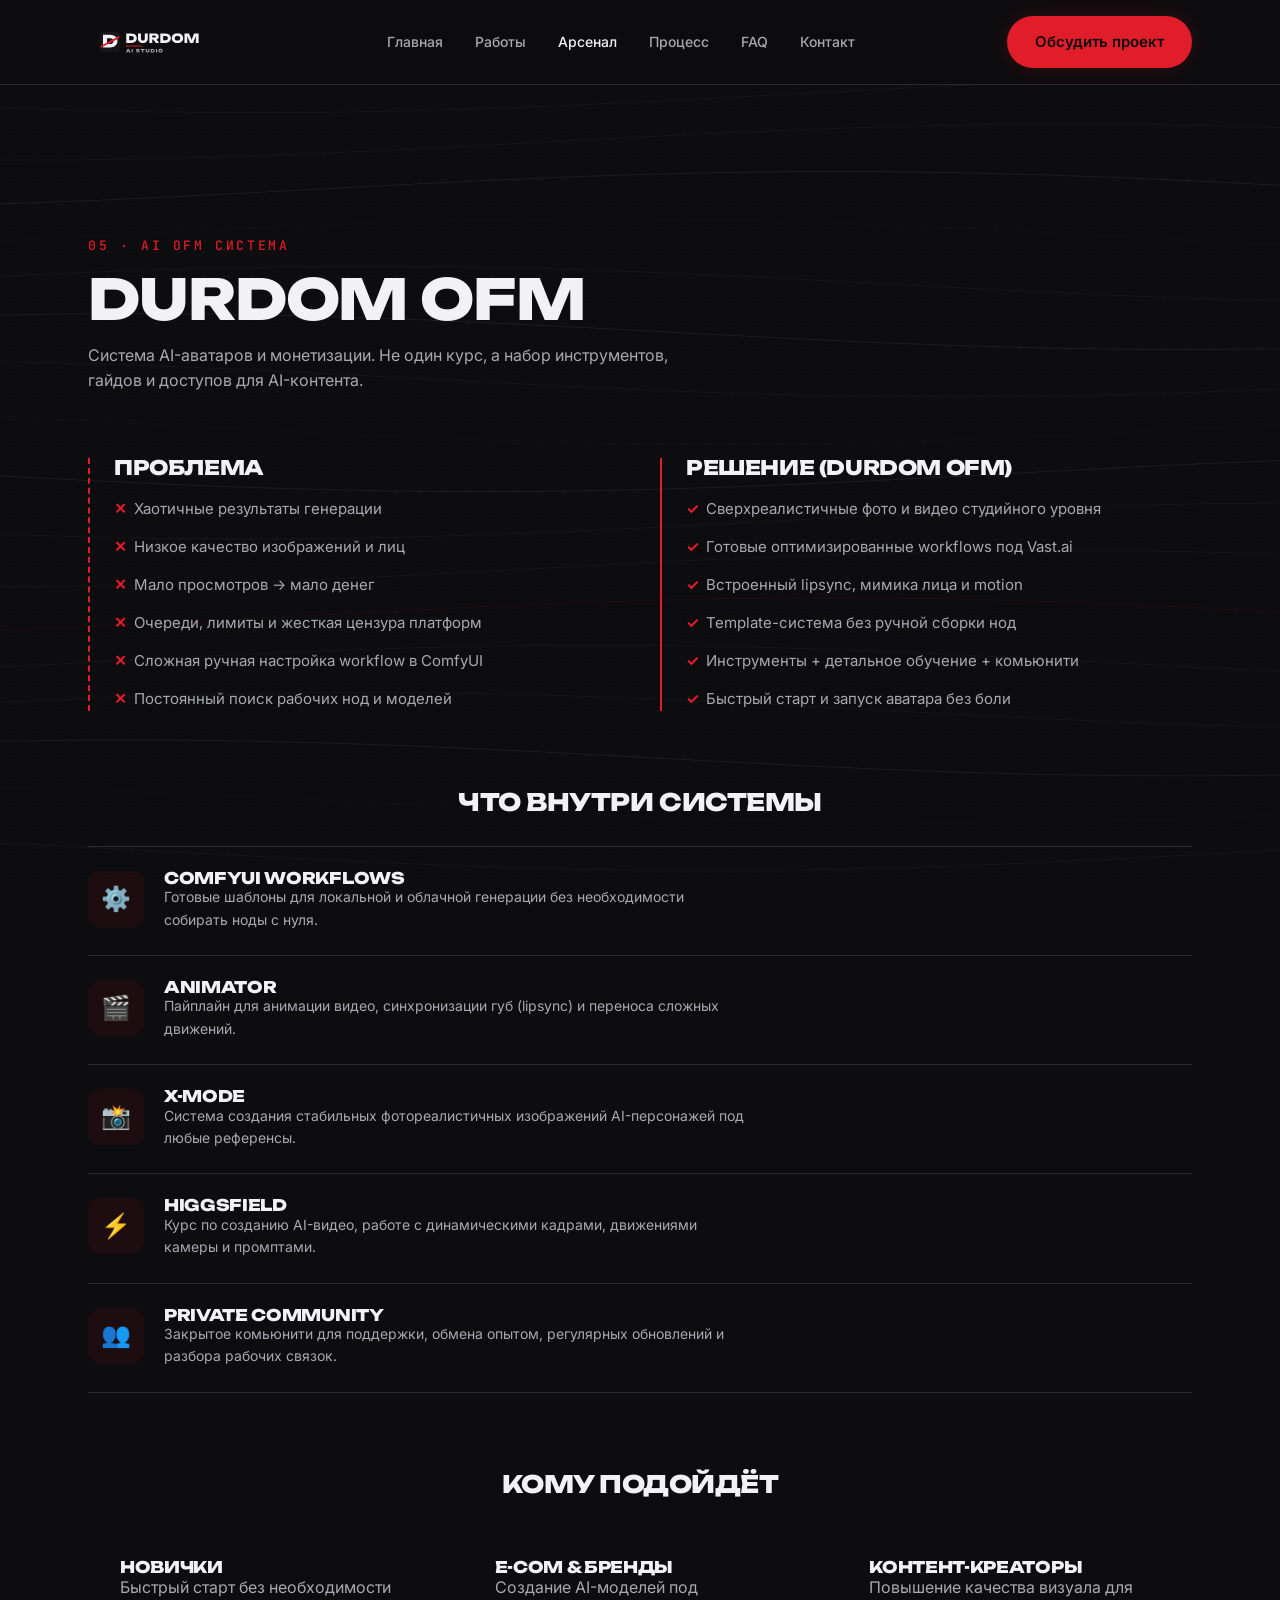
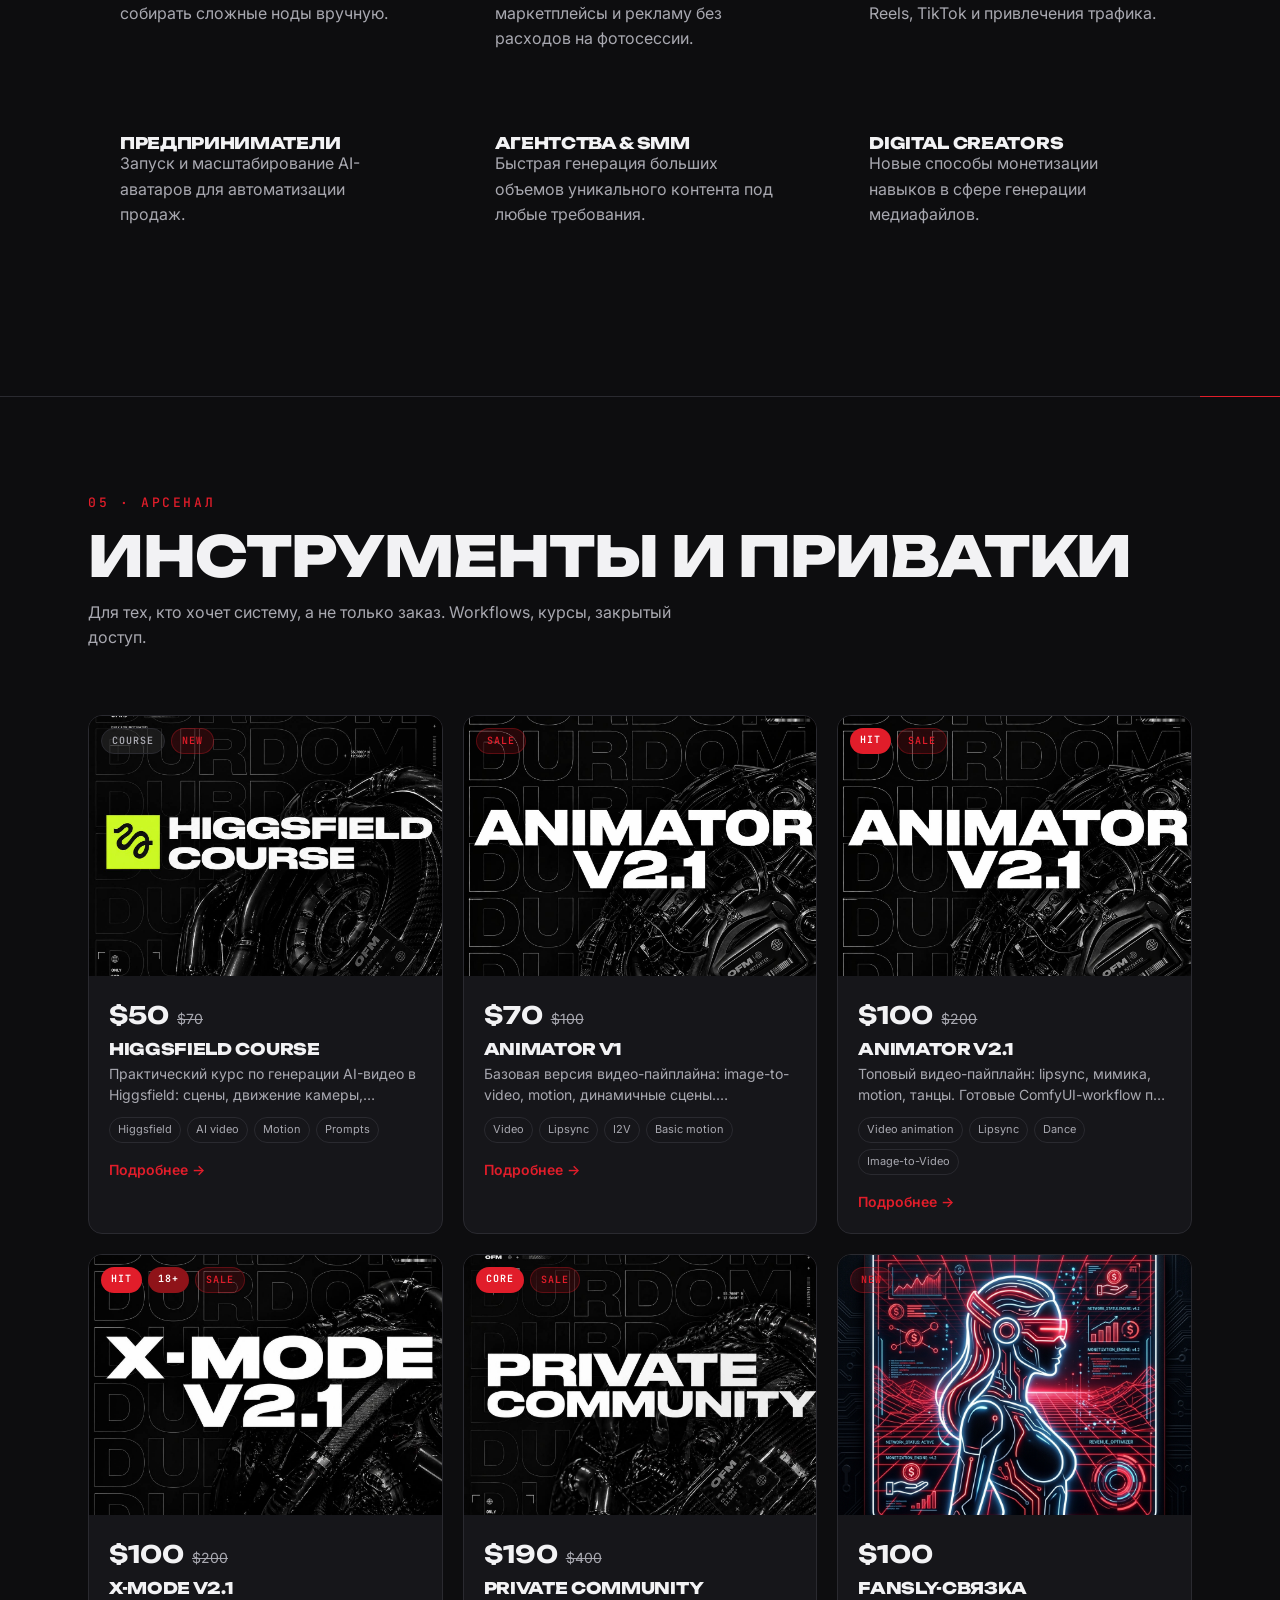
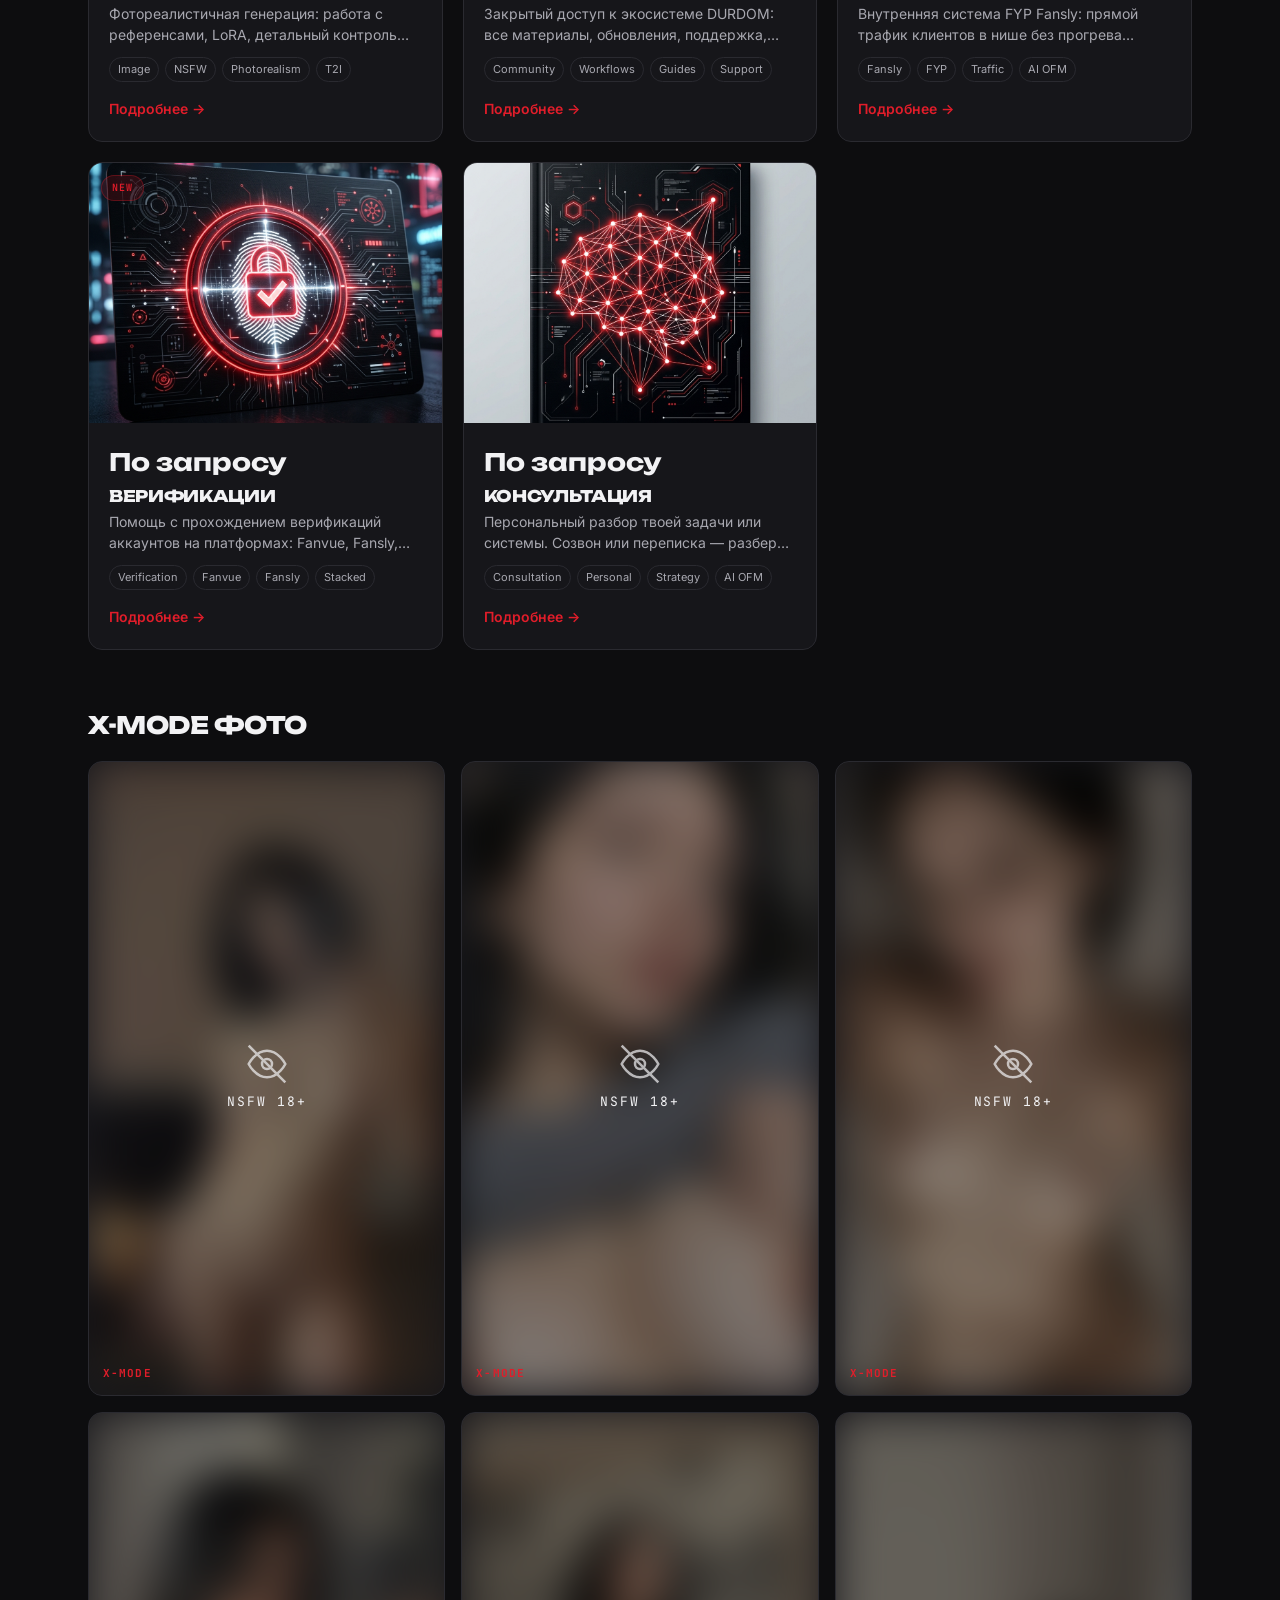
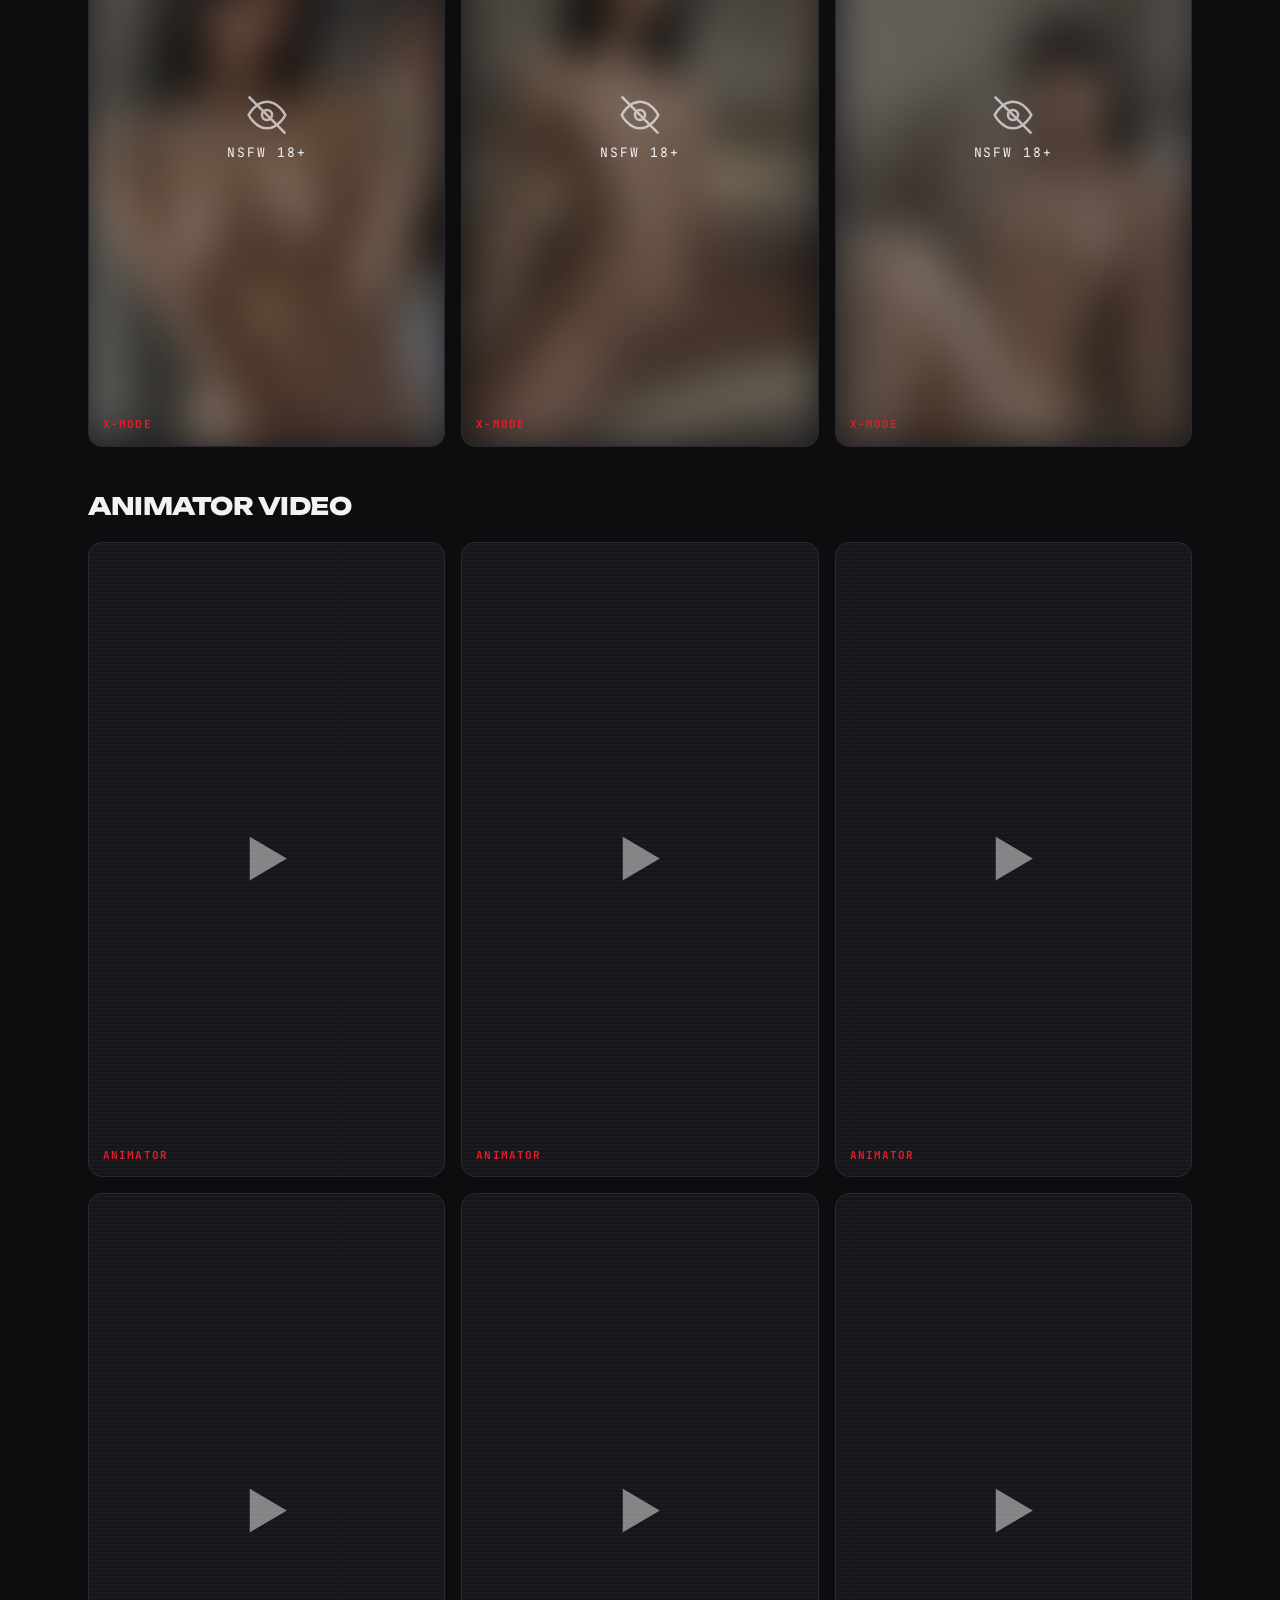
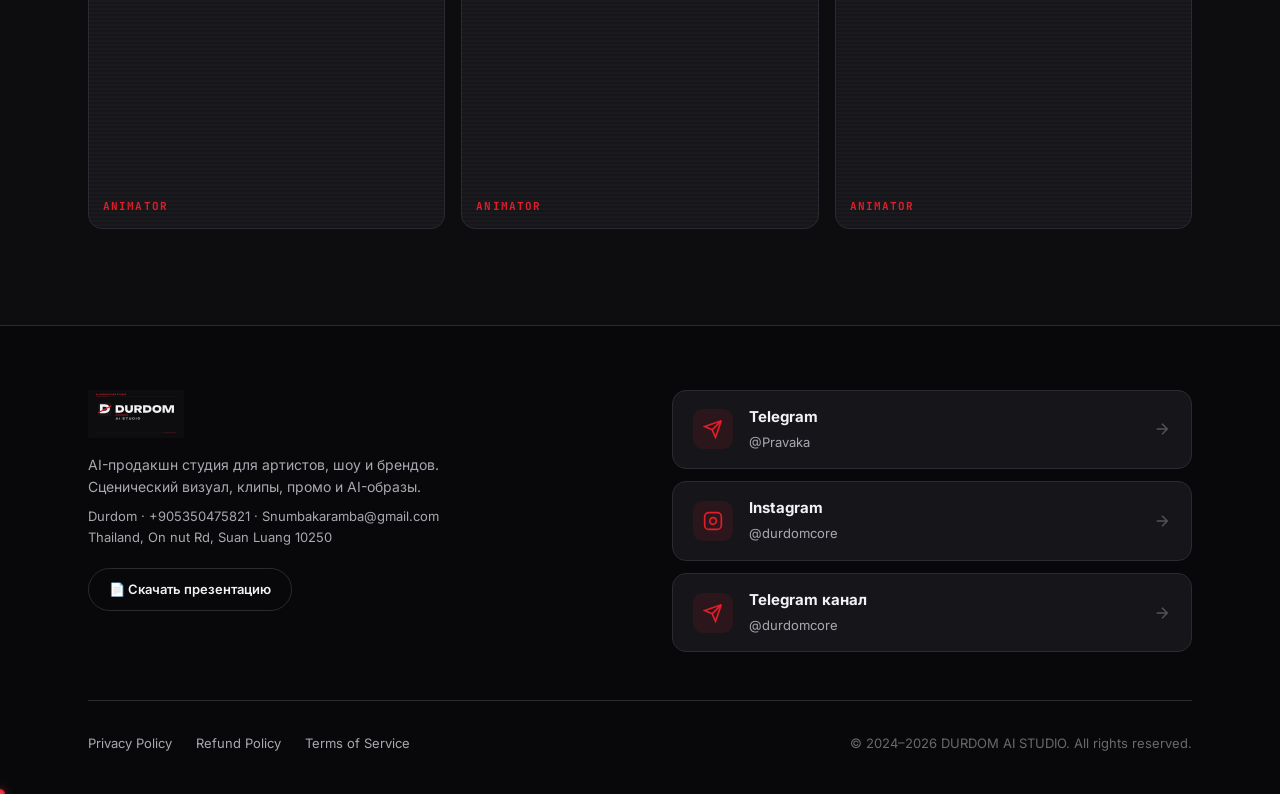
==== commit 520296df: "Update arsenal.html" ====
--- a/arsenal.html
+++ b/arsenal.html
@@ -270,6 +270,7 @@
         <div class="modal__section" id="modal-access-section"><span>Доступ</span><p id="modal-access"></p></div>
         <div class="modal__section"><span>Технические данные</span><div class="modal__tags" id="modal-tags"></div></div>
         <button class="btn btn--primary btn--full" id="modal-buy">Купить / Получить доступ <span>→</span></button>
+        <div class="pricing-footnote-sec">Оплата криптовалютой через Cryptomus. Доступ выдаётся вручную в Telegram после оплаты.</div>
       </div>
     </div>
   </div>
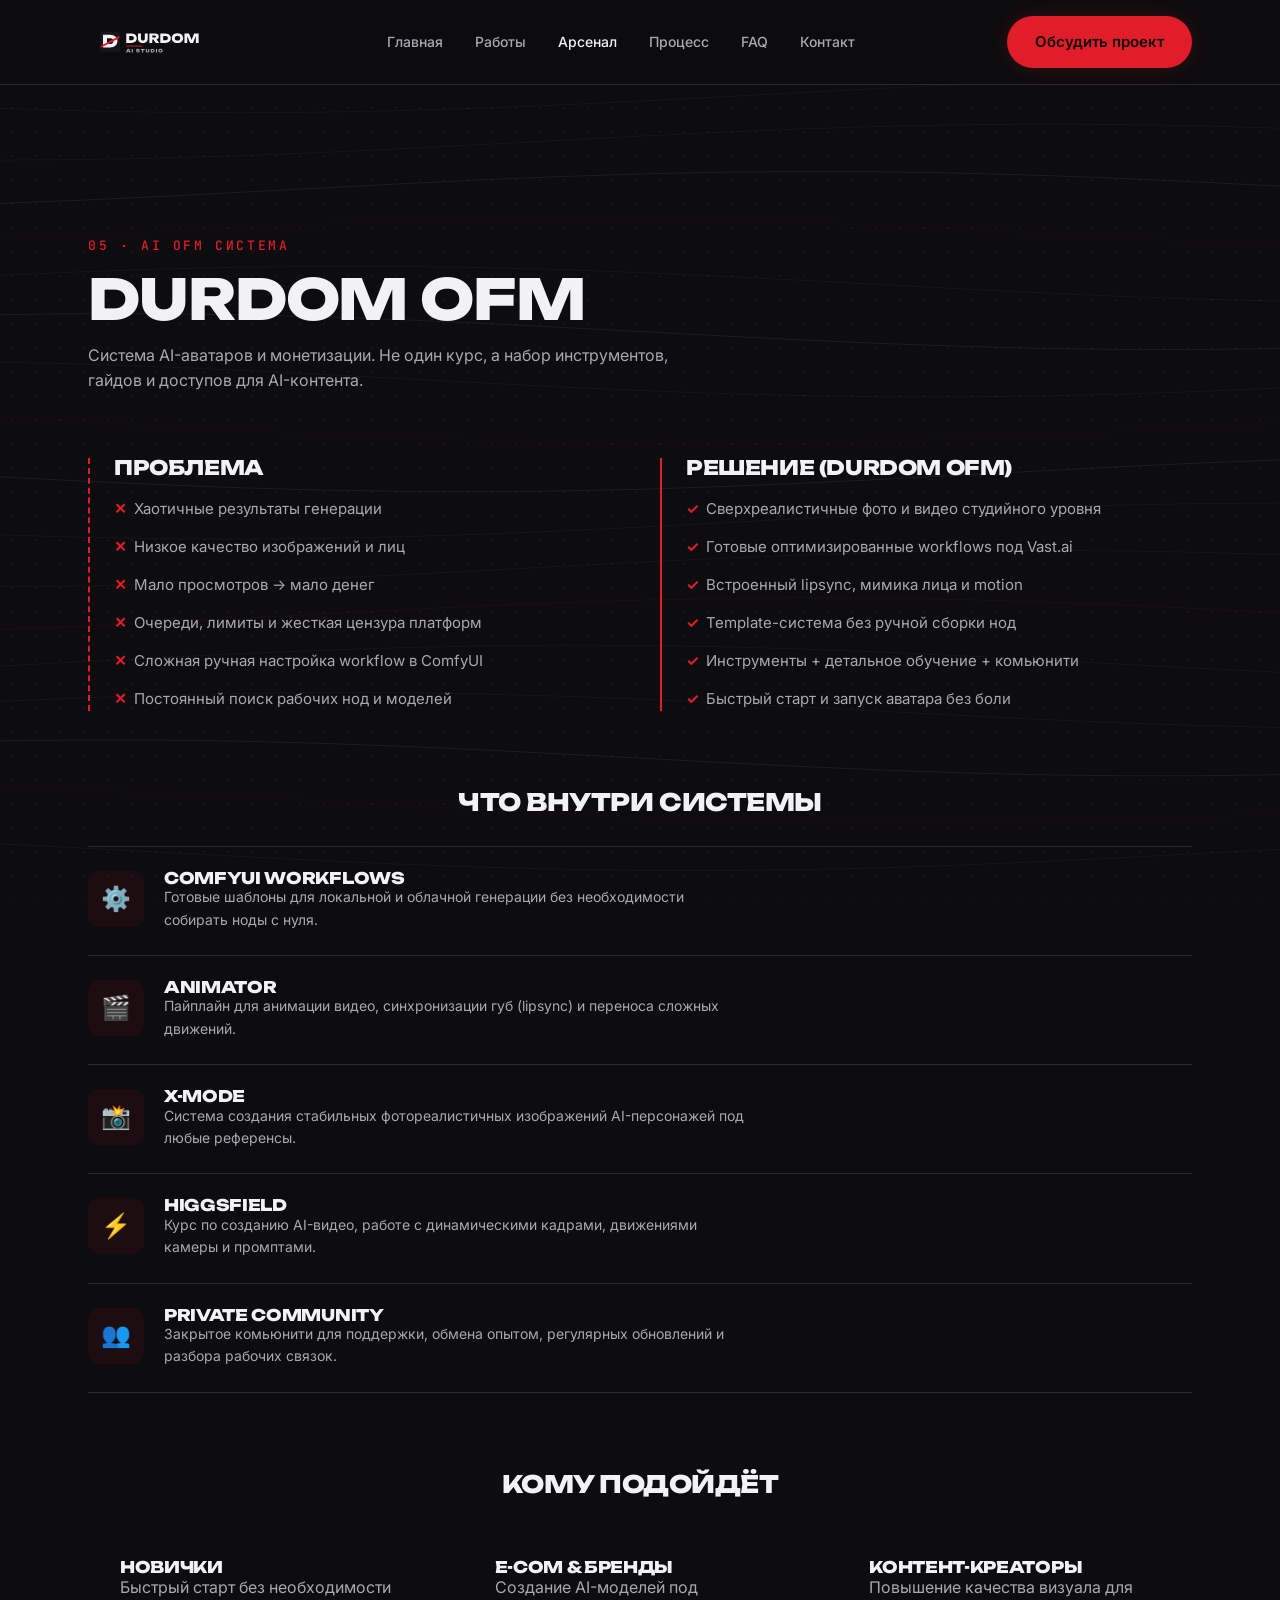
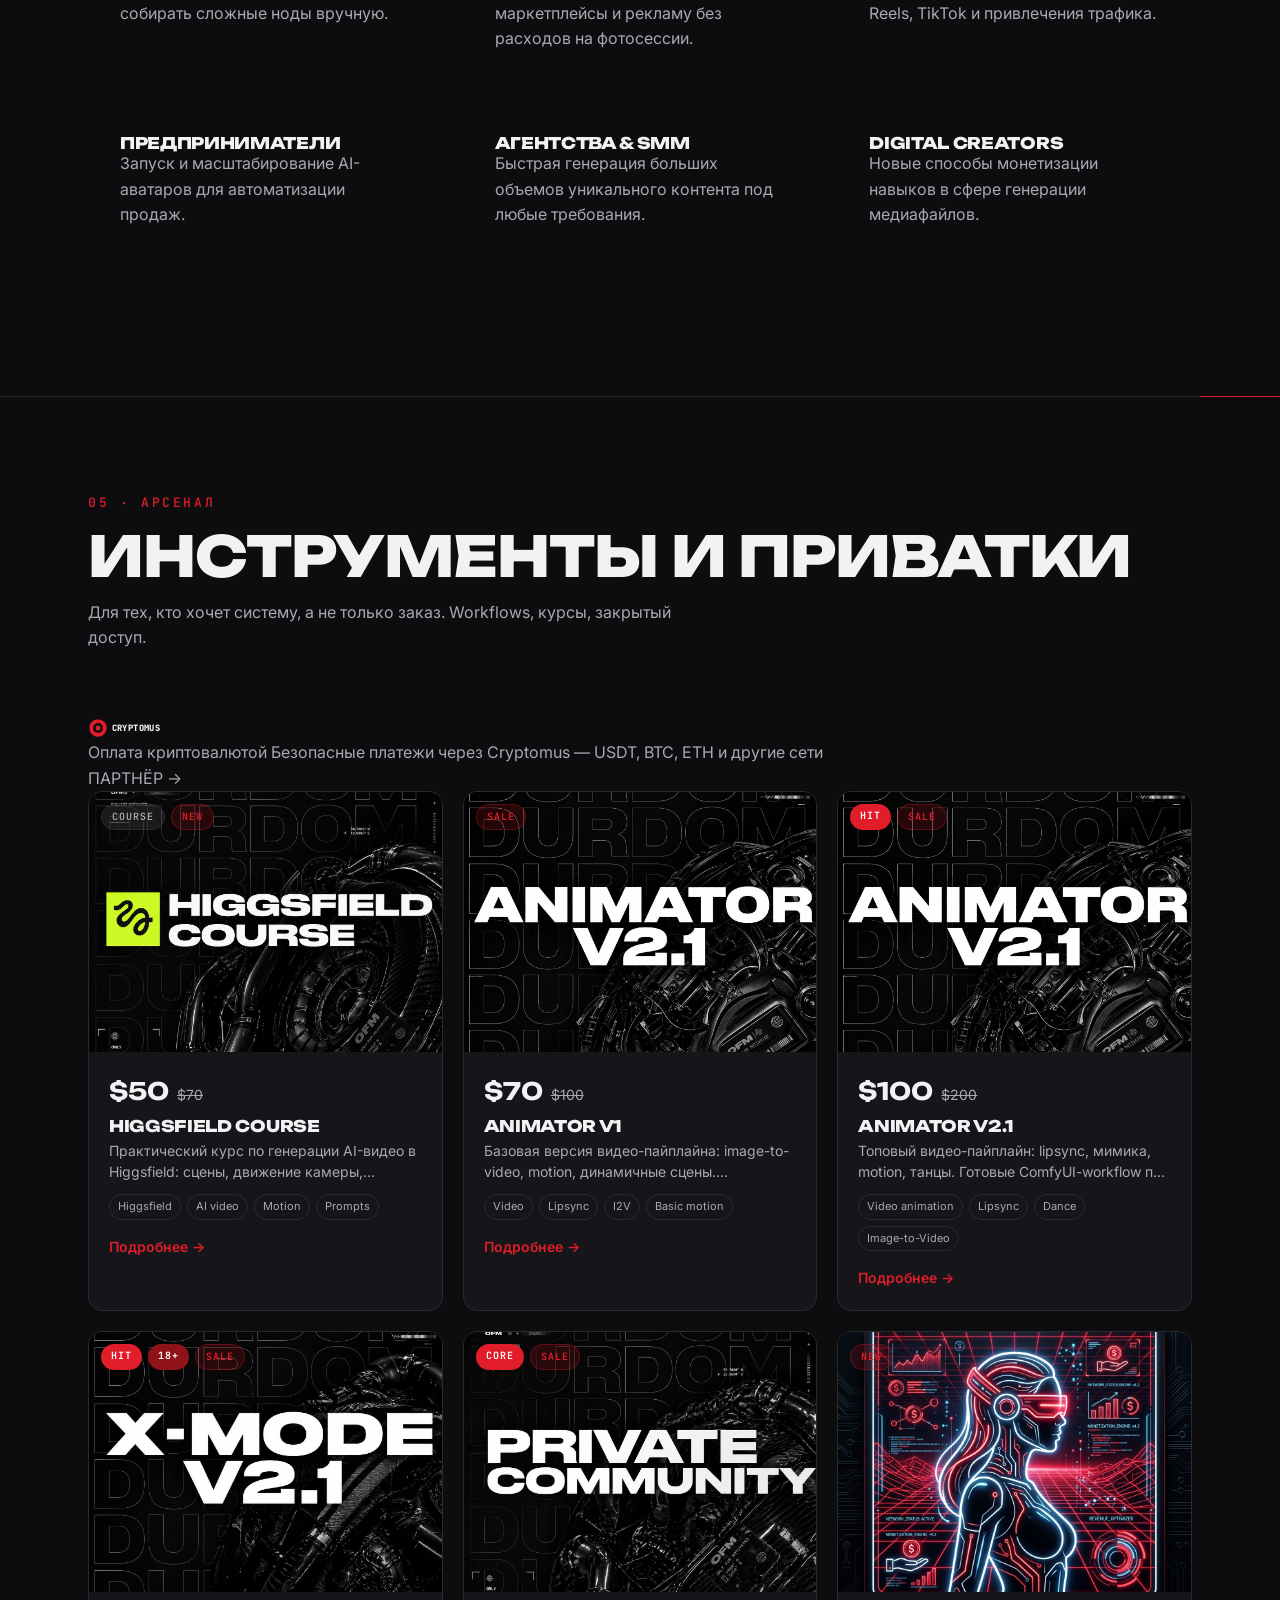
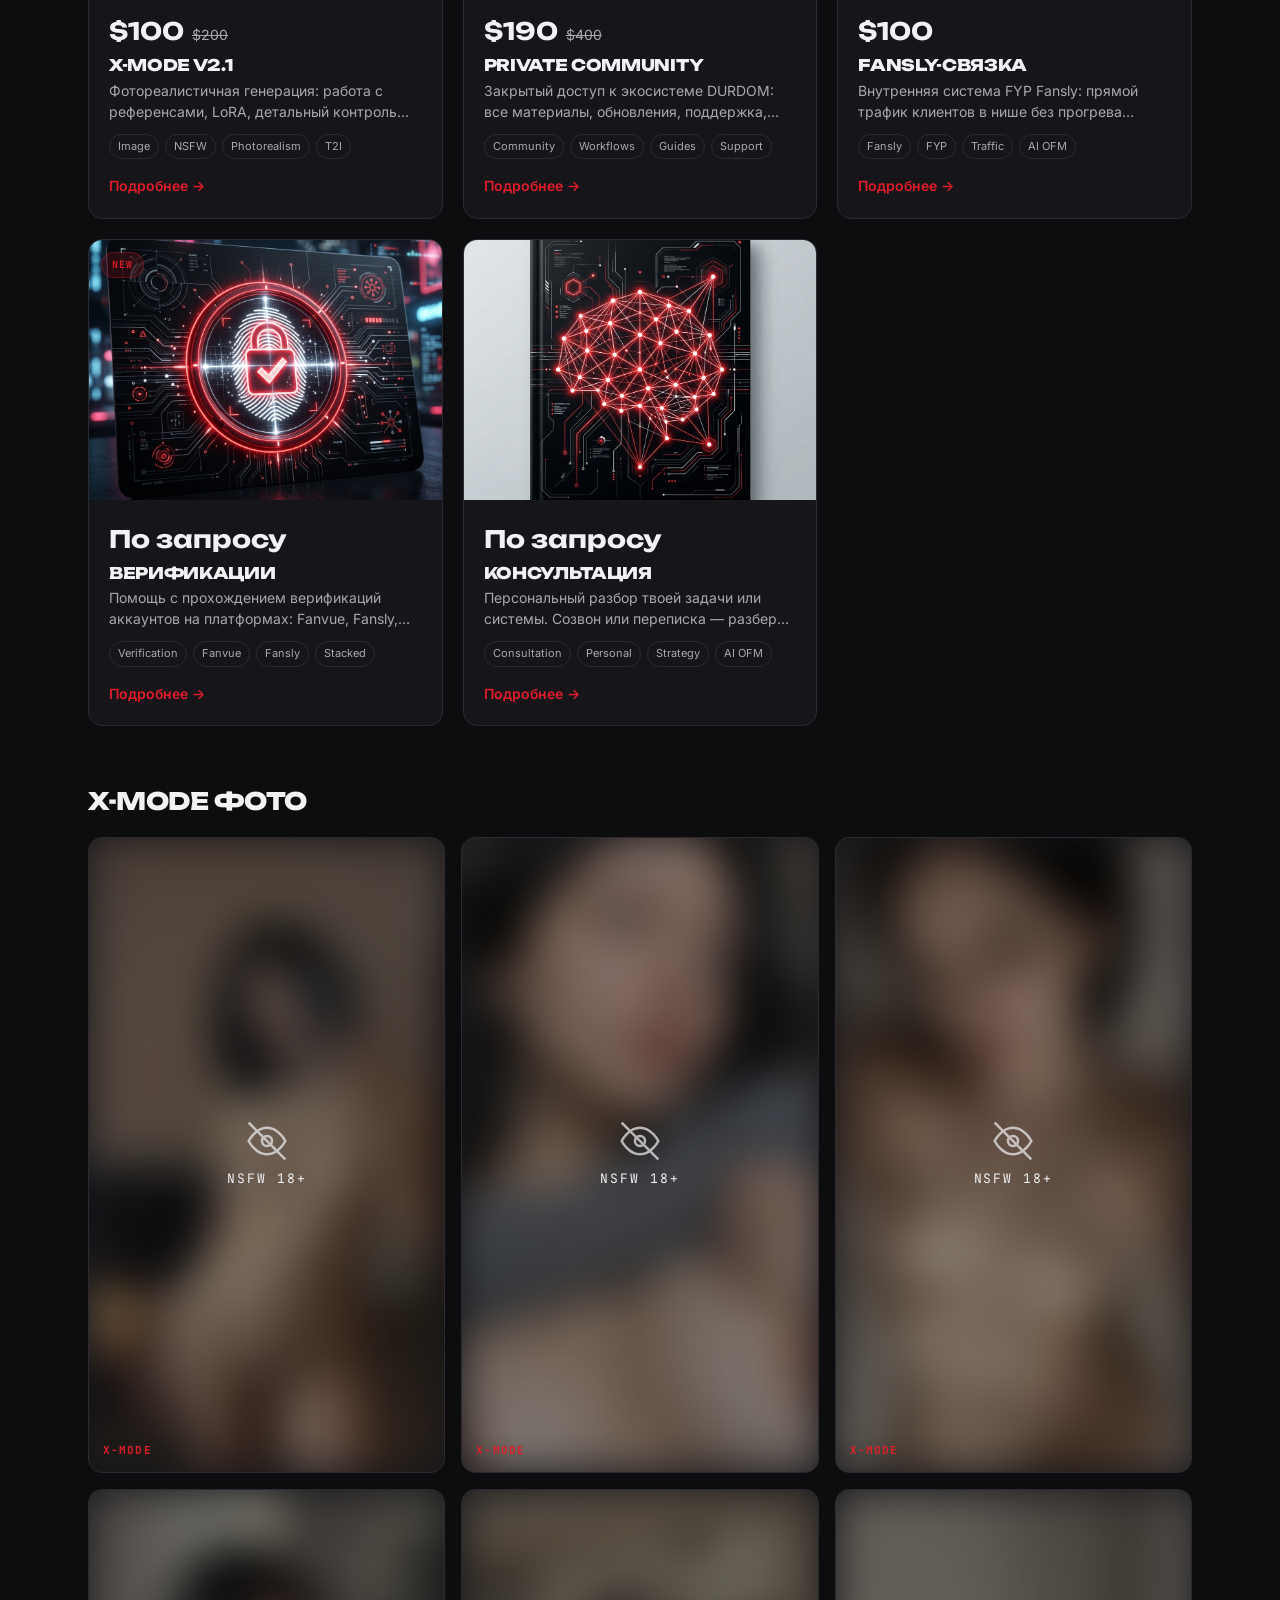
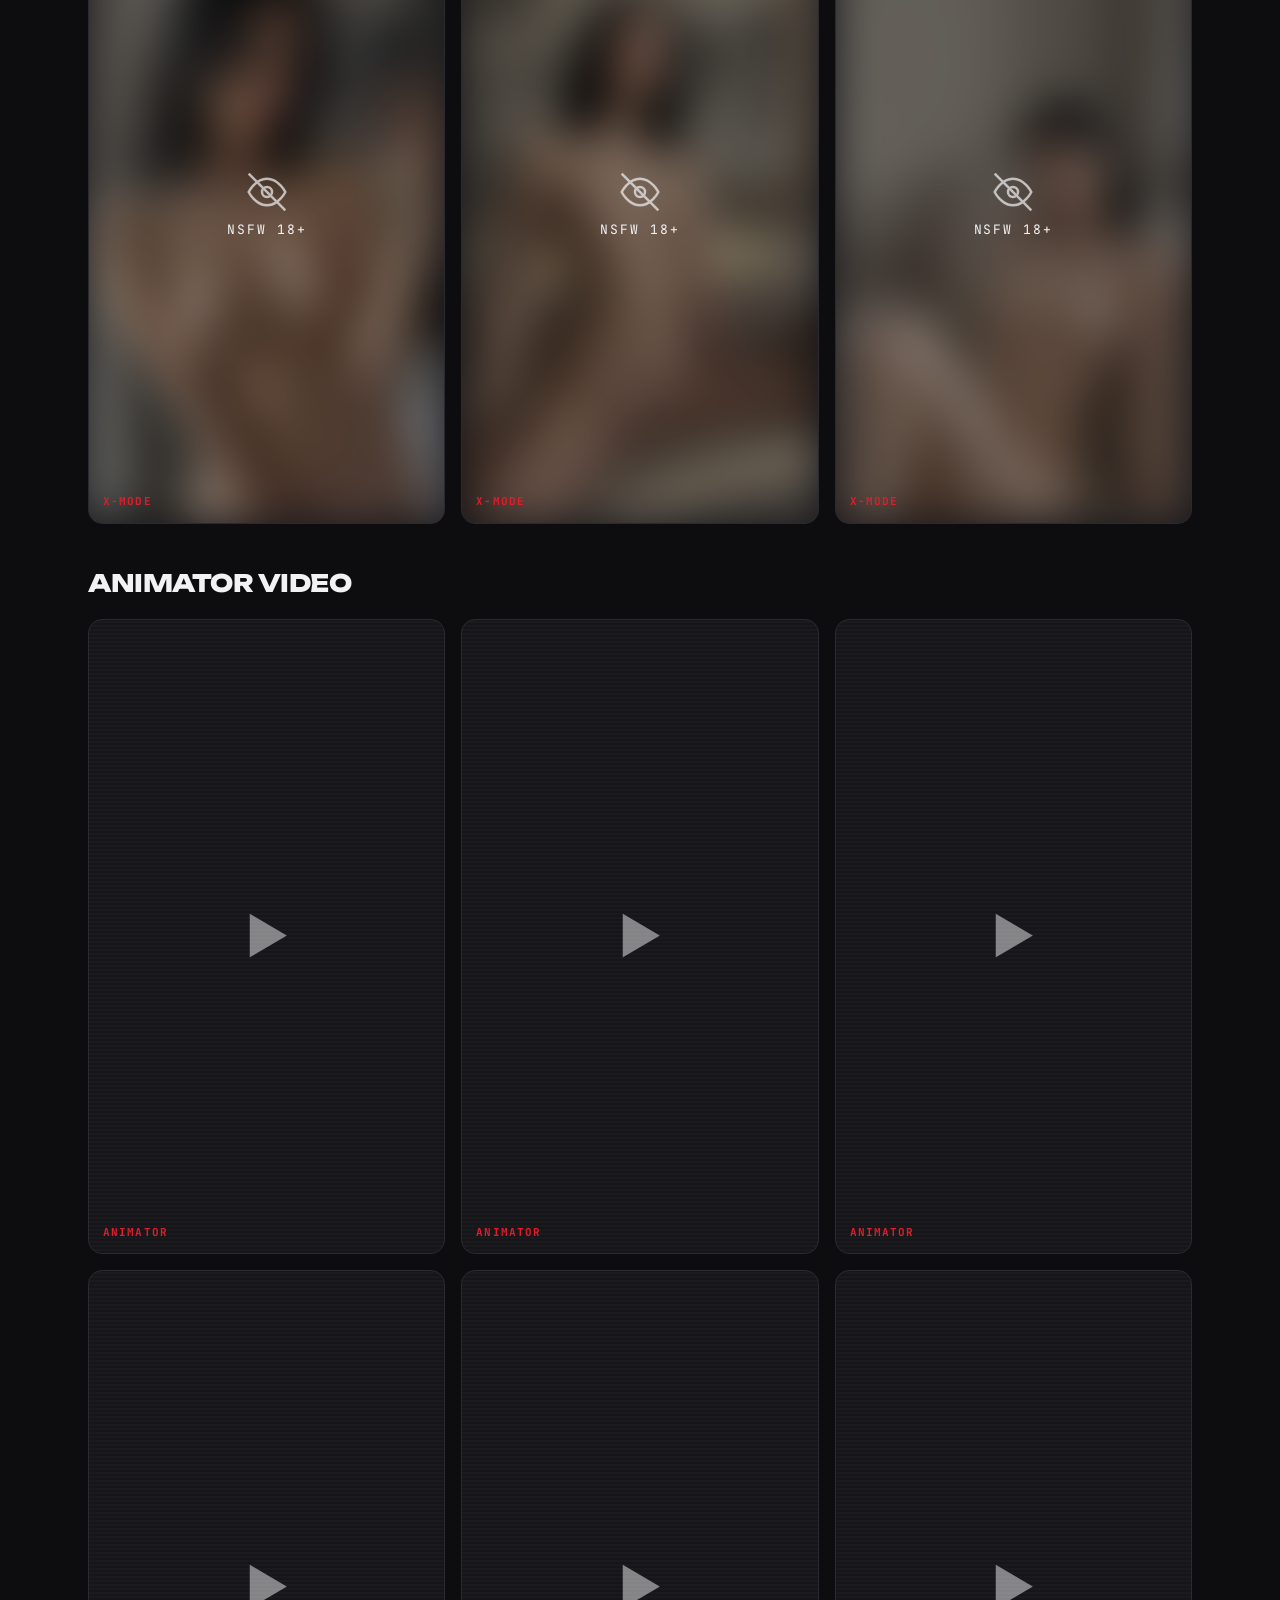
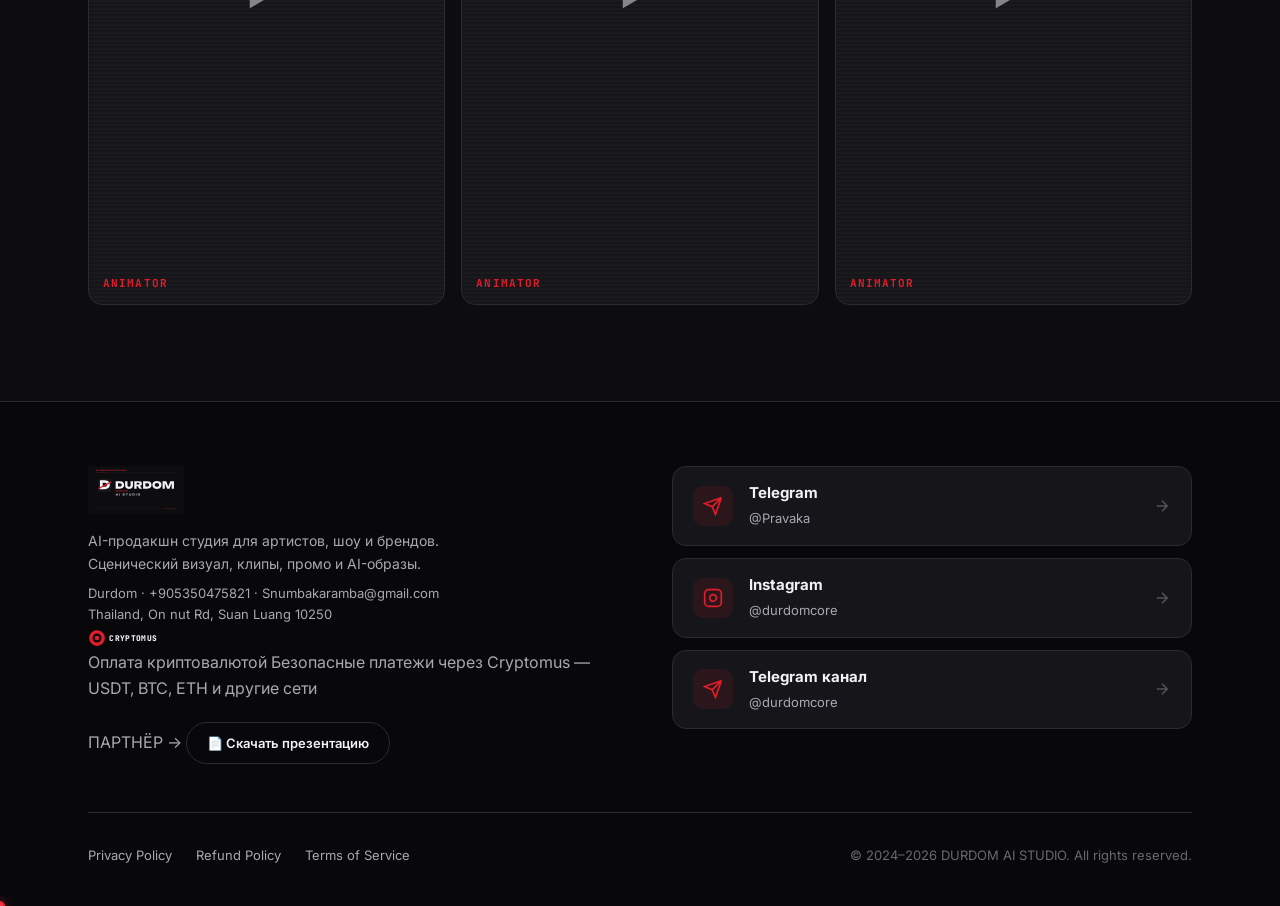
==== commit d2516832: "Update arsenal.html" ====
--- a/arsenal.html
+++ b/arsenal.html
@@ -173,6 +173,22 @@
           <h2>Инструменты и приватки</h2>
           <p>Для тех, кто хочет систему, а не только заказ. Workflows, курсы, закрытый доступ.</p>
         </div>
+        <a href="https://cryptomus.com" target="_blank" rel="noopener" class="payment-partner payment-partner--full reveal" aria-label="Оплата через Cryptomus — платёжный партнёр">
+          <div class="payment-partner__logo">
+            <svg viewBox="0 0 160 32" class="cryptomus-logo-svg" style="height: 20px; width: auto; fill: currentColor; display: inline-block; vertical-align: middle;">
+              <g fill="#e11d2a">
+                <path d="M16 2a14 14 0 100 28 14 14 0 000-28zm0 22a8 8 0 110-16 8 8 0 010 16z"/>
+                <circle cx="16" cy="16" r="4"/>
+              </g>
+              <text x="38" y="21" font-family="var(--font-mono)" font-size="14" font-weight="900" letter-spacing="0.04em" fill="var(--ink)">CRYPTOMUS</text>
+            </svg>
+          </div>
+          <div class="payment-partner__info">
+            <span class="payment-partner__title">Оплата криптовалютой</span>
+            <span class="payment-partner__subtitle">Безопасные платежи через Cryptomus — USDT, BTC, ETH и другие сети</span>
+          </div>
+          <span class="payment-partner__badge">ПАРТНЁР <span>→</span></span>
+        </a>
         <div class="product-grid" id="product-grid"></div>
 
         <!-- Arsenal NSFW portfolio -->
@@ -219,6 +235,22 @@
             <div>Durdom · +905350475821 · Snumbakaramba@gmail.com</div>
             <div>Thailand, On nut Rd, Suan Luang 10250</div>
           </div>
+          <a href="https://cryptomus.com" target="_blank" rel="noopener" class="payment-partner reveal" aria-label="Оплата через Cryptomus — платёжный партнёр" style="margin-top: 20px;">
+            <div class="payment-partner__logo">
+              <svg viewBox="0 0 160 32" class="cryptomus-logo-svg" style="height: 18px; width: auto; fill: currentColor; display: inline-block; vertical-align: middle;">
+                <g fill="#e11d2a">
+                  <path d="M16 2a14 14 0 100 28 14 14 0 000-28zm0 22a8 8 0 110-16 8 8 0 010 16z"/>
+                  <circle cx="16" cy="16" r="4"/>
+                </g>
+                <text x="38" y="21" font-family="var(--font-mono)" font-size="14" font-weight="900" letter-spacing="0.04em" fill="var(--ink)">CRYPTOMUS</text>
+              </svg>
+            </div>
+            <div class="payment-partner__info">
+              <span class="payment-partner__title">Оплата криптовалютой</span>
+              <span class="payment-partner__subtitle">Безопасные платежи через Cryptomus — USDT, BTC, ETH и другие сети</span>
+            </div>
+            <span class="payment-partner__badge">ПАРТНЁР <span>→</span></span>
+          </a>
           <a href="DURDOM_AI_STUDIO_onepager.pdf" target="_blank" class="btn btn--secondary" style="margin-top:20px;font-size:13px;padding:10px 20px">📄 Скачать презентацию</a>
         </div>
         <div class="footer-socials">
@@ -270,6 +302,15 @@
         <div class="modal__section" id="modal-access-section"><span>Доступ</span><p id="modal-access"></p></div>
         <div class="modal__section"><span>Технические данные</span><div class="modal__tags" id="modal-tags"></div></div>
         <button class="btn btn--primary btn--full" id="modal-buy">Купить / Получить доступ <span>→</span></button>
+        <div class="trust-badge" id="modal-trust-badge">
+          <svg viewBox="0 0 32 32" fill="none" xmlns="http://www.w3.org/2000/svg">
+            <g fill="#e11d2a">
+              <path d="M16 2a14 14 0 100 28 14 14 0 000-28zm0 22a8 8 0 110-16 8 8 0 010 16z"/>
+              <circle cx="16" cy="16" r="4"/>
+            </g>
+          </svg>
+          <span>Защищено Cryptomus</span>
+        </div>
         <div class="pricing-footnote-sec">Оплата криптовалютой через Cryptomus. Доступ выдаётся вручную в Telegram после оплаты.</div>
       </div>
     </div>
--- a/styles.css
+++ b/styles.css
@@ -907,6 +907,31 @@
   margin: 12px 0 0;
 }
 
+.pricing-footnote-sec {
+  margin-top: 12px;
+  font-family: var(--font-mono);
+  font-size: 11px;
+  color: var(--muted);
+  opacity: 0.6;
+  line-height: 1.4;
+}
+
+.spinner {
+  display: inline-block;
+  width: 12px;
+  height: 12px;
+  border: 2px solid rgba(255,255,255,0.3);
+  border-radius: 50%;
+  border-top-color: #fff;
+  animation: spin 0.8s linear infinite;
+  margin-left: 8px;
+  vertical-align: middle;
+}
+
+@keyframes spin {
+  to { transform: rotate(360deg); }
+}
+
 /* === 40. V2 RESPONSIVE ADDITIONS === */
 @media (max-width: 1024px) {
   .problem-solution { grid-template-columns: 1fr; gap: 32px; }
@@ -918,4 +943,4 @@
   .pricing-variant__head { flex-direction: column; gap: 4px; }
   .pricing-variant__price { font-size: 16px; }
   .svc-card-price { font-size: 13px; }
-}+}
